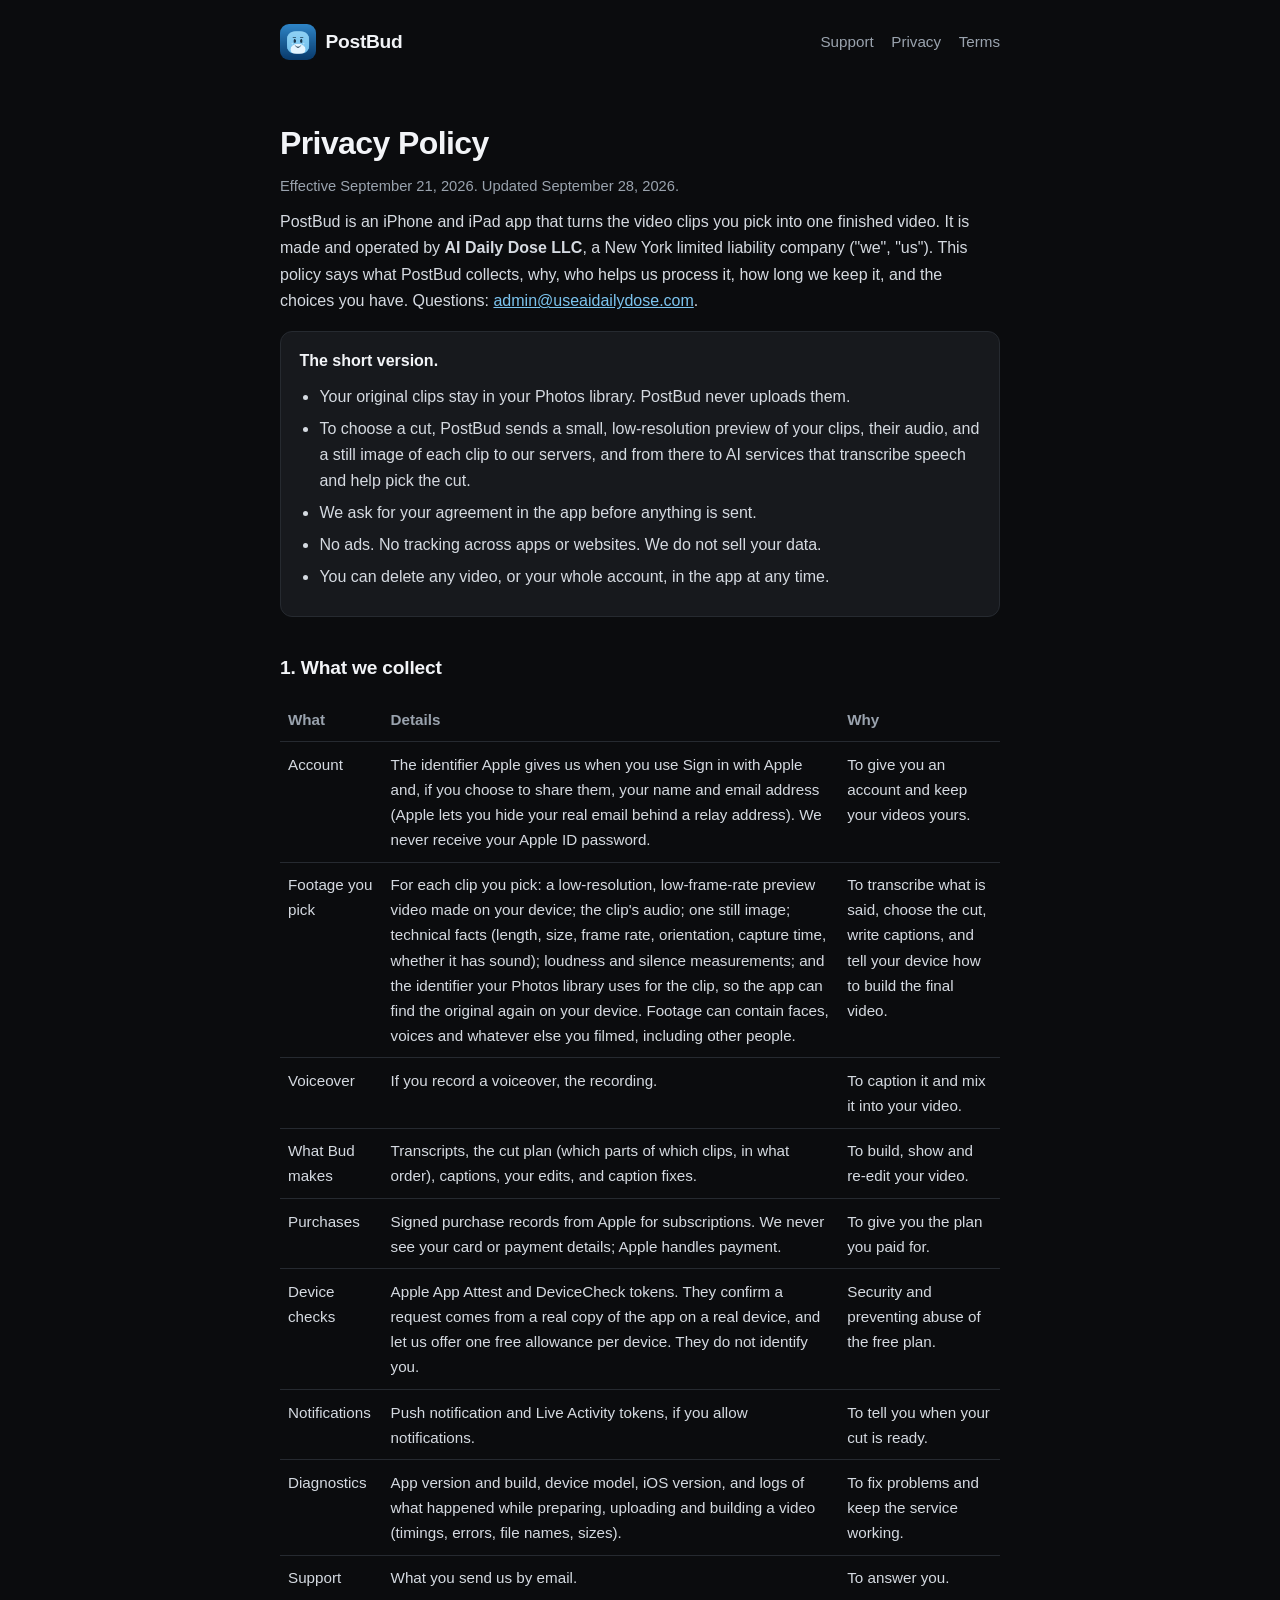
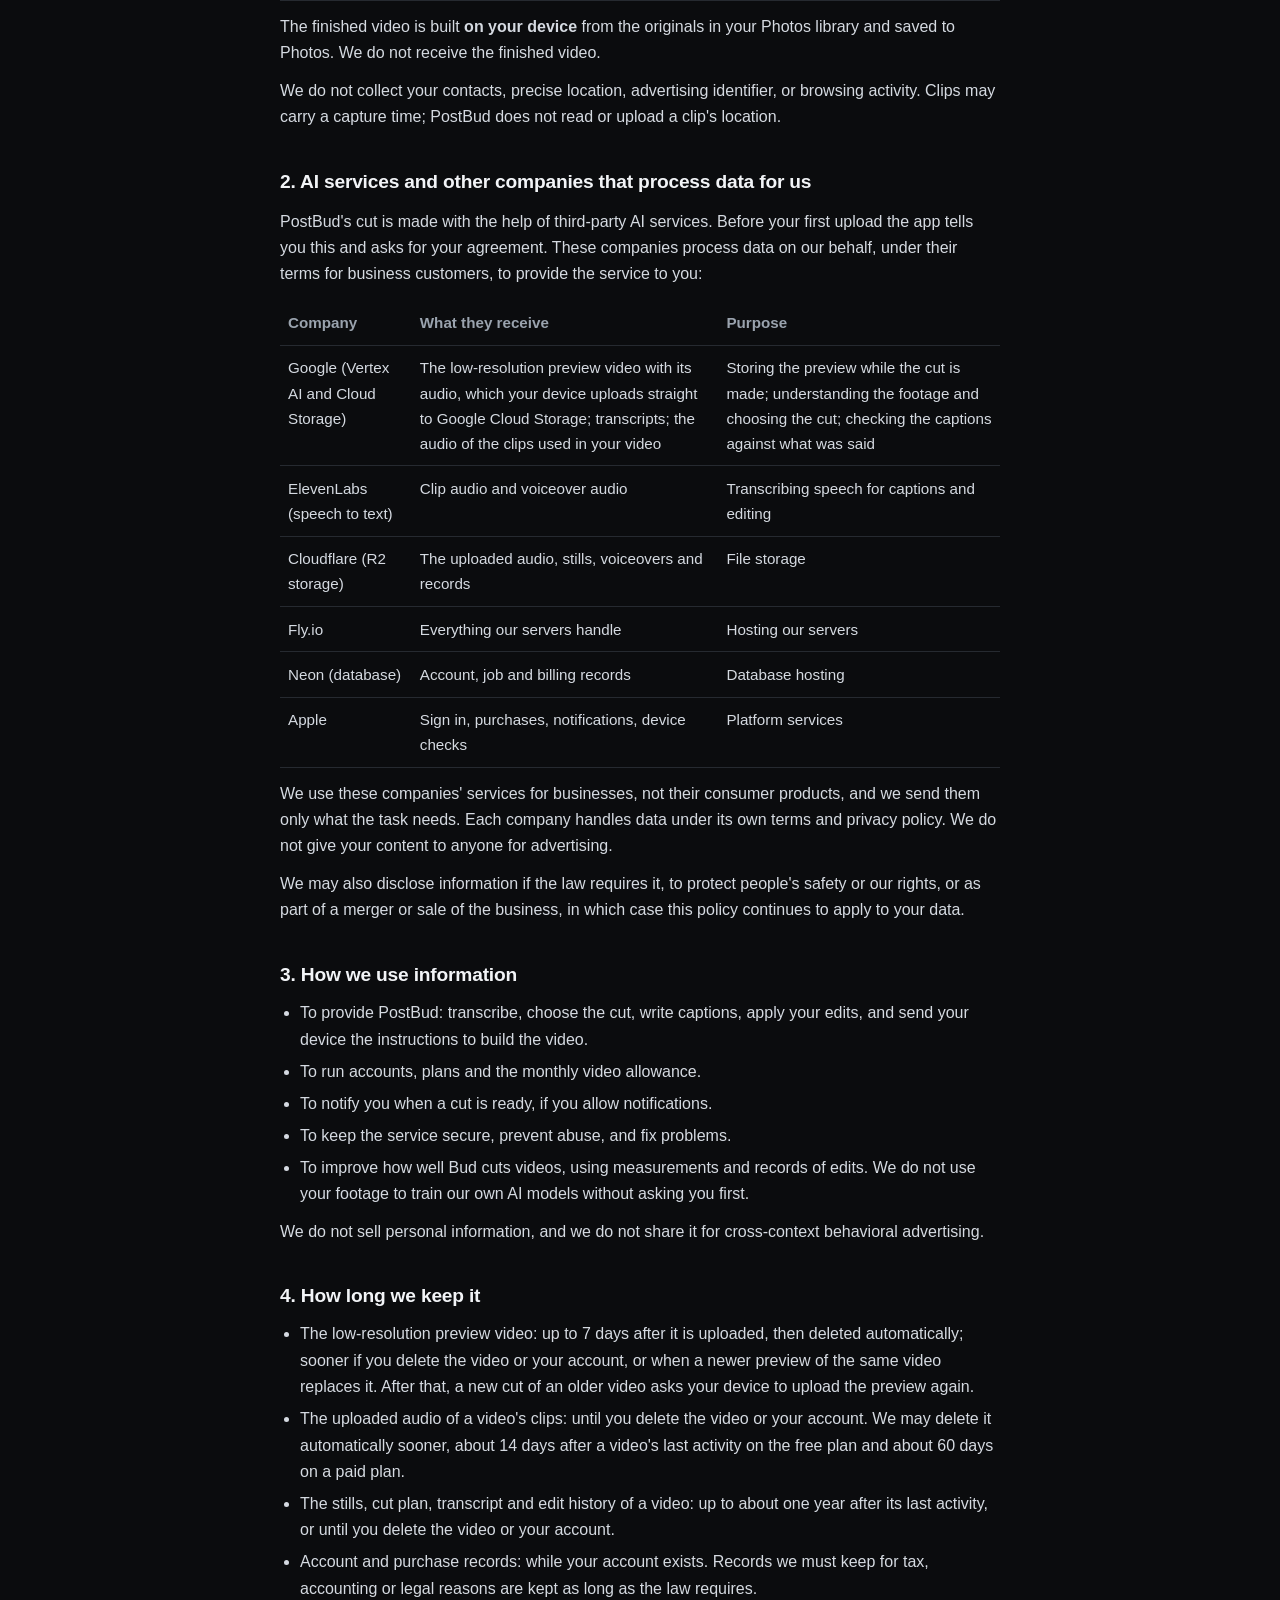
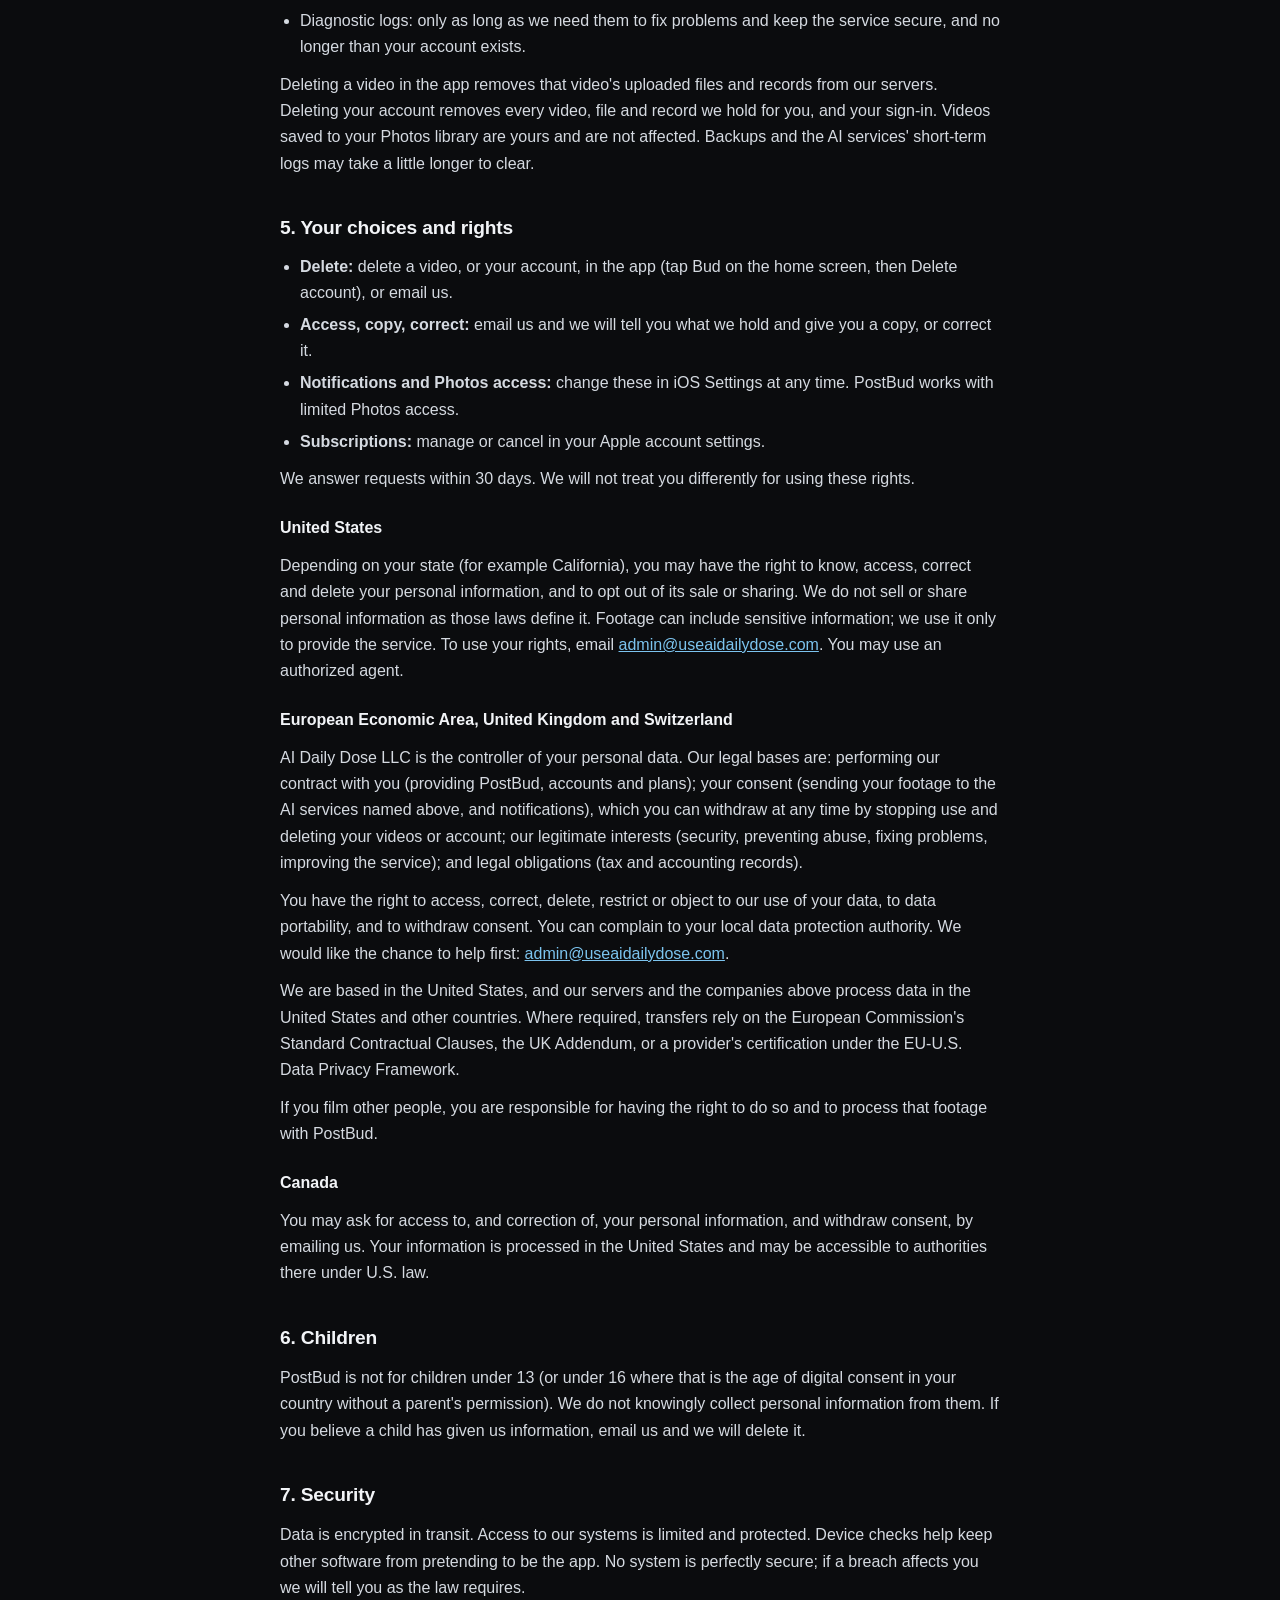
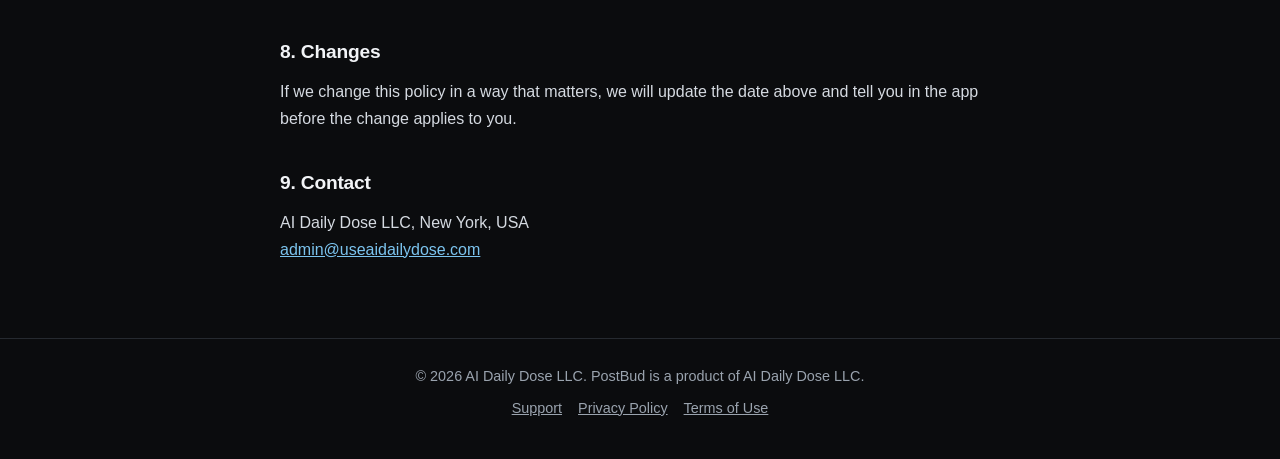
==== privacy.html @ f749e1de "Privacy: no 48-hour deletion of clips on a video whose cut was never started (the server does not do" ====
<!DOCTYPE html>
<html lang="en">
<head>
<meta charset="UTF-8">
<meta name="viewport" content="width=device-width, initial-scale=1.0">
<title>Privacy Policy | PostBud</title>
<meta name="description" content="What PostBud collects, who processes it, how long it is kept, and your choices.">
<link rel="icon" type="image/png" href="icon.png">
<link rel="stylesheet" href="style.css">
</head>
<body>
<header class="header">
  <a class="brand" href="/"><img src="icon.png" alt="">PostBud</a>
  <nav class="nav"><a href="support.html">Support</a><a href="privacy.html">Privacy</a><a href="terms.html">Terms</a></nav>
</header>
<main class="content">
<h1>Privacy Policy</h1>
<p class="updated">Effective September 21, 2026. Updated September 28, 2026.</p>
<p>PostBud is an iPhone and iPad app that turns the video clips you pick into one finished video. It is made and operated by <strong>AI Daily Dose LLC</strong>, a New York limited liability company ("we", "us"). This policy says what PostBud collects, why, who helps us process it, how long we keep it, and the choices you have. Questions: <a href="mailto:admin@useaidailydose.com">admin@useaidailydose.com</a>.</p>

<div class="card"><strong>The short version.</strong>
<ul>
<li>Your original clips stay in your Photos library. PostBud never uploads them.</li>
<li>To choose a cut, PostBud sends a small, low-resolution preview of your clips, their audio, and a still image of each clip to our servers, and from there to AI services that transcribe speech and help pick the cut.</li>
<li>We ask for your agreement in the app before anything is sent.</li>
<li>No ads. No tracking across apps or websites. We do not sell your data.</li>
<li>You can delete any video, or your whole account, in the app at any time.</li>
</ul></div>

<h2>1. What we collect</h2>
<table>
<tr><th>What</th><th>Details</th><th>Why</th></tr>
<tr><td>Account</td><td>The identifier Apple gives us when you use Sign in with Apple and, if you choose to share them, your name and email address (Apple lets you hide your real email behind a relay address). We never receive your Apple ID password.</td><td>To give you an account and keep your videos yours.</td></tr>
<tr><td>Footage you pick</td><td>For each clip you pick: a low-resolution, low-frame-rate preview video made on your device; the clip's audio; one still image; technical facts (length, size, frame rate, orientation, capture time, whether it has sound); loudness and silence measurements; and the identifier your Photos library uses for the clip, so the app can find the original again on your device. Footage can contain faces, voices and whatever else you filmed, including other people.</td><td>To transcribe what is said, choose the cut, write captions, and tell your device how to build the final video.</td></tr>
<tr><td>Voiceover</td><td>If you record a voiceover, the recording.</td><td>To caption it and mix it into your video.</td></tr>
<tr><td>What Bud makes</td><td>Transcripts, the cut plan (which parts of which clips, in what order), captions, your edits, and caption fixes.</td><td>To build, show and re-edit your video.</td></tr>
<tr><td>Purchases</td><td>Signed purchase records from Apple for subscriptions. We never see your card or payment details; Apple handles payment.</td><td>To give you the plan you paid for.</td></tr>
<tr><td>Device checks</td><td>Apple App Attest and DeviceCheck tokens. They confirm a request comes from a real copy of the app on a real device, and let us offer one free allowance per device. They do not identify you.</td><td>Security and preventing abuse of the free plan.</td></tr>
<tr><td>Notifications</td><td>Push notification and Live Activity tokens, if you allow notifications.</td><td>To tell you when your cut is ready.</td></tr>
<tr><td>Diagnostics</td><td>App version and build, device model, iOS version, and logs of what happened while preparing, uploading and building a video (timings, errors, file names, sizes).</td><td>To fix problems and keep the service working.</td></tr>
<tr><td>Support</td><td>What you send us by email.</td><td>To answer you.</td></tr>
</table>
<p>The finished video is built <strong>on your device</strong> from the originals in your Photos library and saved to Photos. We do not receive the finished video.</p>
<p>We do not collect your contacts, precise location, advertising identifier, or browsing activity. Clips may carry a capture time; PostBud does not read or upload a clip's location.</p>

<h2>2. AI services and other companies that process data for us</h2>
<p>PostBud's cut is made with the help of third-party AI services. Before your first upload the app tells you this and asks for your agreement. These companies process data on our behalf, under their terms for business customers, to provide the service to you:</p>
<table>
<tr><th>Company</th><th>What they receive</th><th>Purpose</th></tr>
<tr><td>Google (Vertex AI and Cloud Storage)</td><td>The low-resolution preview video with its audio, which your device uploads straight to Google Cloud Storage; transcripts; the audio of the clips used in your video</td><td>Storing the preview while the cut is made; understanding the footage and choosing the cut; checking the captions against what was said</td></tr>
<tr><td>ElevenLabs (speech to text)</td><td>Clip audio and voiceover audio</td><td>Transcribing speech for captions and editing</td></tr>
<tr><td>Cloudflare (R2 storage)</td><td>The uploaded audio, stills, voiceovers and records</td><td>File storage</td></tr>
<tr><td>Fly.io</td><td>Everything our servers handle</td><td>Hosting our servers</td></tr>
<tr><td>Neon (database)</td><td>Account, job and billing records</td><td>Database hosting</td></tr>
<tr><td>Apple</td><td>Sign in, purchases, notifications, device checks</td><td>Platform services</td></tr>
</table>
<p>We use these companies' services for businesses, not their consumer products, and we send them only what the task needs. Each company handles data under its own terms and privacy policy. We do not give your content to anyone for advertising.</p>
<p>We may also disclose information if the law requires it, to protect people's safety or our rights, or as part of a merger or sale of the business, in which case this policy continues to apply to your data.</p>

<h2>3. How we use information</h2>
<ul>
<li>To provide PostBud: transcribe, choose the cut, write captions, apply your edits, and send your device the instructions to build the video.</li>
<li>To run accounts, plans and the monthly video allowance.</li>
<li>To notify you when a cut is ready, if you allow notifications.</li>
<li>To keep the service secure, prevent abuse, and fix problems.</li>
<li>To improve how well Bud cuts videos, using measurements and records of edits. We do not use your footage to train our own AI models without asking you first.</li>
</ul>
<p>We do not sell personal information, and we do not share it for cross-context behavioral advertising.</p>

<h2>4. How long we keep it</h2>
<ul>
<li>The low-resolution preview video: up to 7 days after it is uploaded, then deleted automatically; sooner if you delete the video or your account, or when a newer preview of the same video replaces it. After that, a new cut of an older video asks your device to upload the preview again.</li>
<li>The uploaded audio of a video's clips: until you delete the video or your account. We may delete it automatically sooner, about 14 days after a video's last activity on the free plan and about 60 days on a paid plan.</li>
<li>The stills, cut plan, transcript and edit history of a video: up to about one year after its last activity, or until you delete the video or your account.</li>
<li>Account and purchase records: while your account exists. Records we must keep for tax, accounting or legal reasons are kept as long as the law requires.</li>
<li>Diagnostic logs: only as long as we need them to fix problems and keep the service secure, and no longer than your account exists.</li>
</ul>
<p>Deleting a video in the app removes that video's uploaded files and records from our servers. Deleting your account removes every video, file and record we hold for you, and your sign-in. Videos saved to your Photos library are yours and are not affected. Backups and the AI services' short-term logs may take a little longer to clear.</p>

<h2>5. Your choices and rights</h2>
<ul>
<li><strong>Delete:</strong> delete a video, or your account, in the app (tap Bud on the home screen, then Delete account), or email us.</li>
<li><strong>Access, copy, correct:</strong> email us and we will tell you what we hold and give you a copy, or correct it.</li>
<li><strong>Notifications and Photos access:</strong> change these in iOS Settings at any time. PostBud works with limited Photos access.</li>
<li><strong>Subscriptions:</strong> manage or cancel in your Apple account settings.</li>
</ul>
<p>We answer requests within 30 days. We will not treat you differently for using these rights.</p>

<h3>United States</h3>
<p>Depending on your state (for example California), you may have the right to know, access, correct and delete your personal information, and to opt out of its sale or sharing. We do not sell or share personal information as those laws define it. Footage can include sensitive information; we use it only to provide the service. To use your rights, email <a href="mailto:admin@useaidailydose.com">admin@useaidailydose.com</a>. You may use an authorized agent.</p>

<h3>European Economic Area, United Kingdom and Switzerland</h3>
<p>AI Daily Dose LLC is the controller of your personal data. Our legal bases are: performing our contract with you (providing PostBud, accounts and plans); your consent (sending your footage to the AI services named above, and notifications), which you can withdraw at any time by stopping use and deleting your videos or account; our legitimate interests (security, preventing abuse, fixing problems, improving the service); and legal obligations (tax and accounting records).</p>
<p>You have the right to access, correct, delete, restrict or object to our use of your data, to data portability, and to withdraw consent. You can complain to your local data protection authority. We would like the chance to help first: <a href="mailto:admin@useaidailydose.com">admin@useaidailydose.com</a>.</p>
<p>We are based in the United States, and our servers and the companies above process data in the United States and other countries. Where required, transfers rely on the European Commission's Standard Contractual Clauses, the UK Addendum, or a provider's certification under the EU-U.S. Data Privacy Framework.</p>
<p>If you film other people, you are responsible for having the right to do so and to process that footage with PostBud.</p>

<h3>Canada</h3>
<p>You may ask for access to, and correction of, your personal information, and withdraw consent, by emailing us. Your information is processed in the United States and may be accessible to authorities there under U.S. law.</p>

<h2>6. Children</h2>
<p>PostBud is not for children under 13 (or under 16 where that is the age of digital consent in your country without a parent's permission). We do not knowingly collect personal information from them. If you believe a child has given us information, email us and we will delete it.</p>

<h2>7. Security</h2>
<p>Data is encrypted in transit. Access to our systems is limited and protected. Device checks help keep other software from pretending to be the app. No system is perfectly secure; if a breach affects you we will tell you as the law requires.</p>

<h2>8. Changes</h2>
<p>If we change this policy in a way that matters, we will update the date above and tell you in the app before the change applies to you.</p>

<h2>9. Contact</h2>
<p>AI Daily Dose LLC, New York, USA<br><a href="mailto:admin@useaidailydose.com">admin@useaidailydose.com</a></p>
</main>
<footer class="footer">
  <div>&copy; 2026 AI Daily Dose LLC. PostBud is a product of AI Daily Dose LLC.</div>
  <div style="margin-top:.5rem"><a href="support.html">Support</a><a href="privacy.html">Privacy Policy</a><a href="terms.html">Terms of Use</a></div>
</footer>
</body>
</html>
---- style.css ----
:root { --bg: #0B0C0E; --surface: #17191D; --ink: #F2F4F7; --muted: #9AA3AE; --accent: #7CC4EF; --line: #262A30; }
*, *::before, *::after { margin: 0; padding: 0; box-sizing: border-box; }
body { font-family: -apple-system, BlinkMacSystemFont, "SF Pro Text", "Segoe UI", Roboto, sans-serif; background: var(--bg); color: var(--ink); line-height: 1.65; -webkit-font-smoothing: antialiased; }
a { color: var(--accent); }
.header { display: flex; align-items: center; justify-content: space-between; max-width: 760px; margin: 0 auto; padding: 1.5rem 1.25rem; }
.brand { display: flex; align-items: center; gap: .6rem; text-decoration: none; color: var(--ink); font-weight: 700; font-size: 1.2rem; letter-spacing: -.3px; }
.brand img { width: 36px; height: 36px; border-radius: 9px; }
.nav a { color: var(--muted); text-decoration: none; margin-left: 1.1rem; font-size: .95rem; }
.nav a:hover { color: var(--ink); }
.content { max-width: 760px; margin: 0 auto; padding: 1rem 1.25rem 4rem; }
h1 { font-size: 2rem; letter-spacing: -.6px; line-height: 1.2; margin: 1.5rem 0 .4rem; }
h2 { font-size: 1.2rem; margin: 2.2rem 0 .6rem; letter-spacing: -.2px; }
h3 { font-size: 1rem; margin: 1.4rem 0 .4rem; }
p, li { color: #D5DAE1; }
p { margin: .7rem 0; }
ul { margin: .6rem 0 .6rem 1.25rem; }
li { margin: .35rem 0; }
.updated { color: var(--muted); font-size: .92rem; }
.card { background: var(--surface); border: 1px solid var(--line); border-radius: 12px; padding: 1rem 1.15rem; margin: 1rem 0; }
table { width: 100%; border-collapse: collapse; margin: .8rem 0; font-size: .95rem; }
th, td { text-align: left; vertical-align: top; padding: .6rem .5rem; border-bottom: 1px solid var(--line); color: #D5DAE1; }
th { color: var(--muted); font-weight: 600; }
.hero { text-align: center; padding: 3.5rem 0 1rem; }
.hero img { width: 112px; height: 112px; border-radius: 26px; }
.hero h1 { font-size: 2.4rem; margin-top: 1.4rem; }
.hero p { color: var(--muted); font-size: 1.1rem; max-width: 34rem; margin: .8rem auto; }
.pill { display: inline-block; margin-top: 1.2rem; padding: .7rem 1.4rem; border-radius: 999px; background: var(--accent); color: #0B0C0E; font-weight: 700; text-decoration: none; }
.three { display: grid; grid-template-columns: repeat(auto-fit, minmax(200px, 1fr)); gap: .9rem; margin-top: 2.5rem; }
.footer { border-top: 1px solid var(--line); color: var(--muted); font-size: .9rem; text-align: center; padding: 1.6rem 1.25rem 2.4rem; }
.footer a { color: var(--muted); margin: 0 .5rem; }
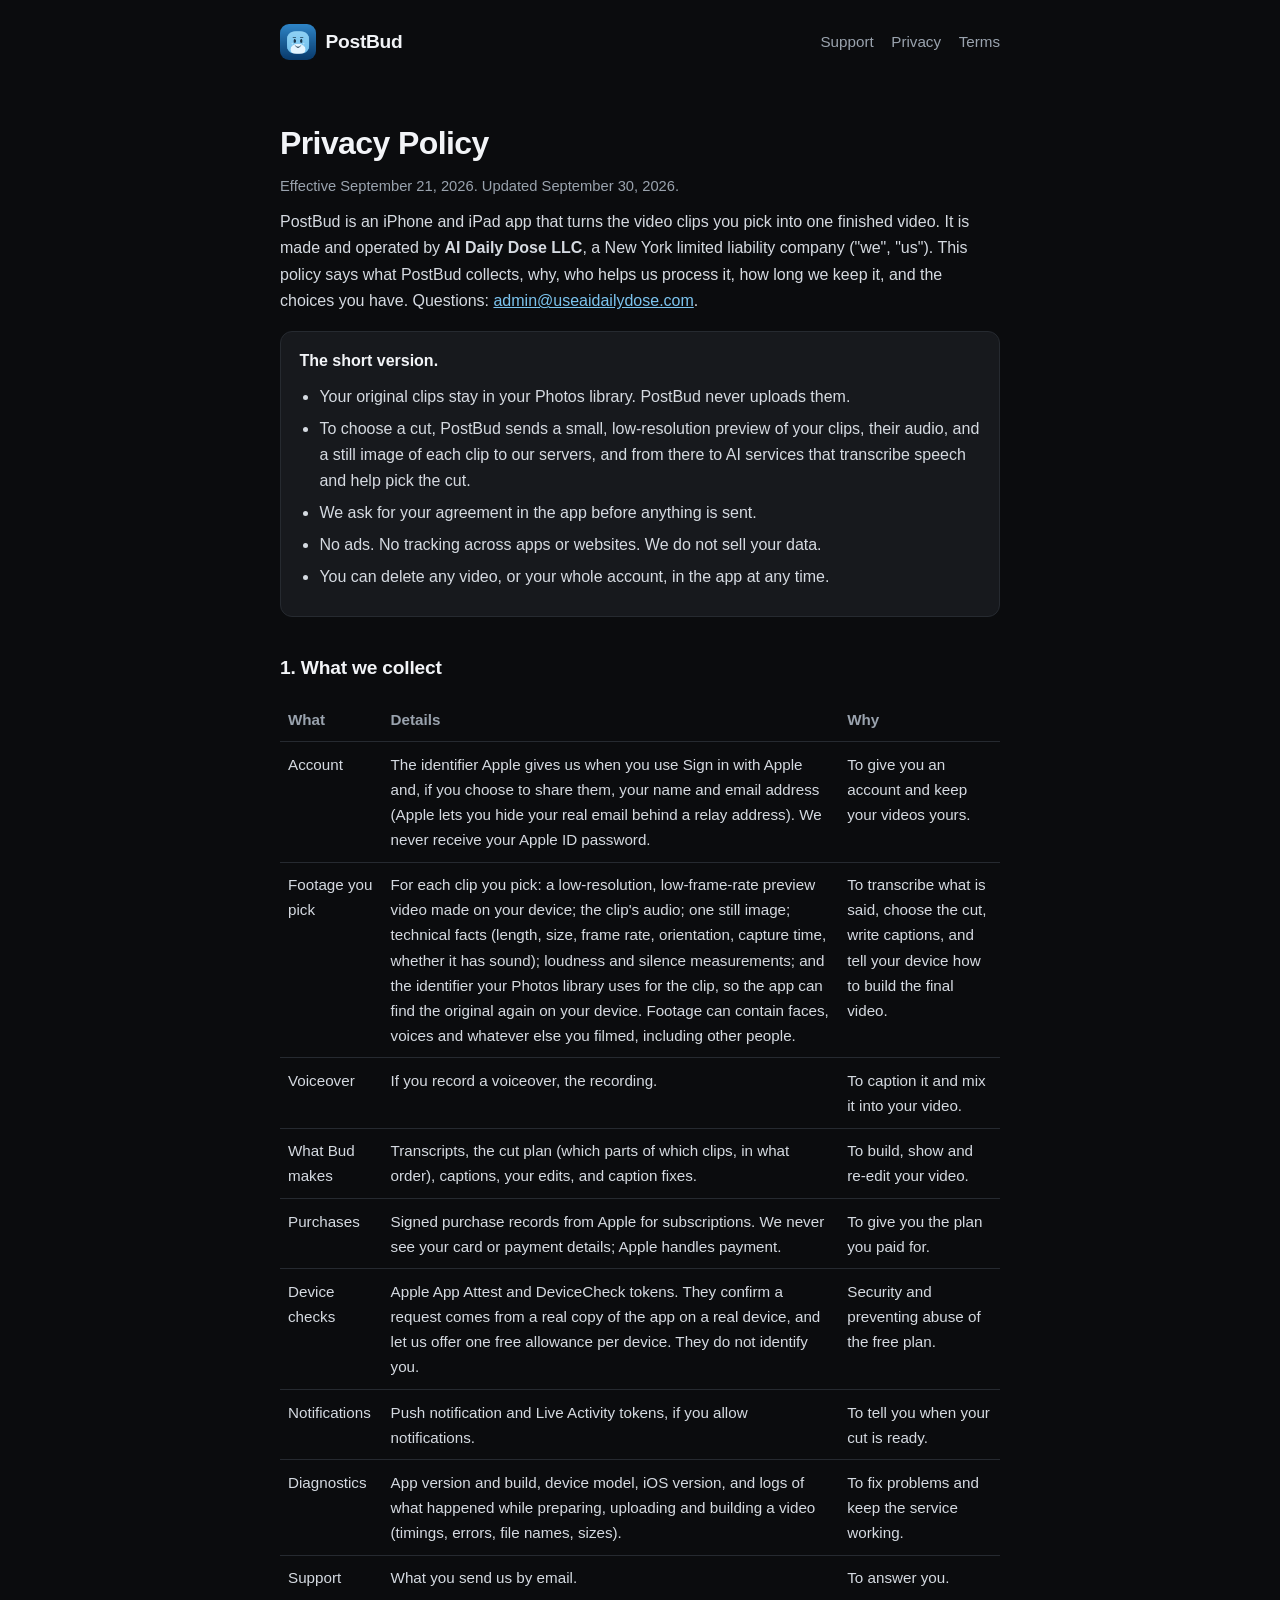
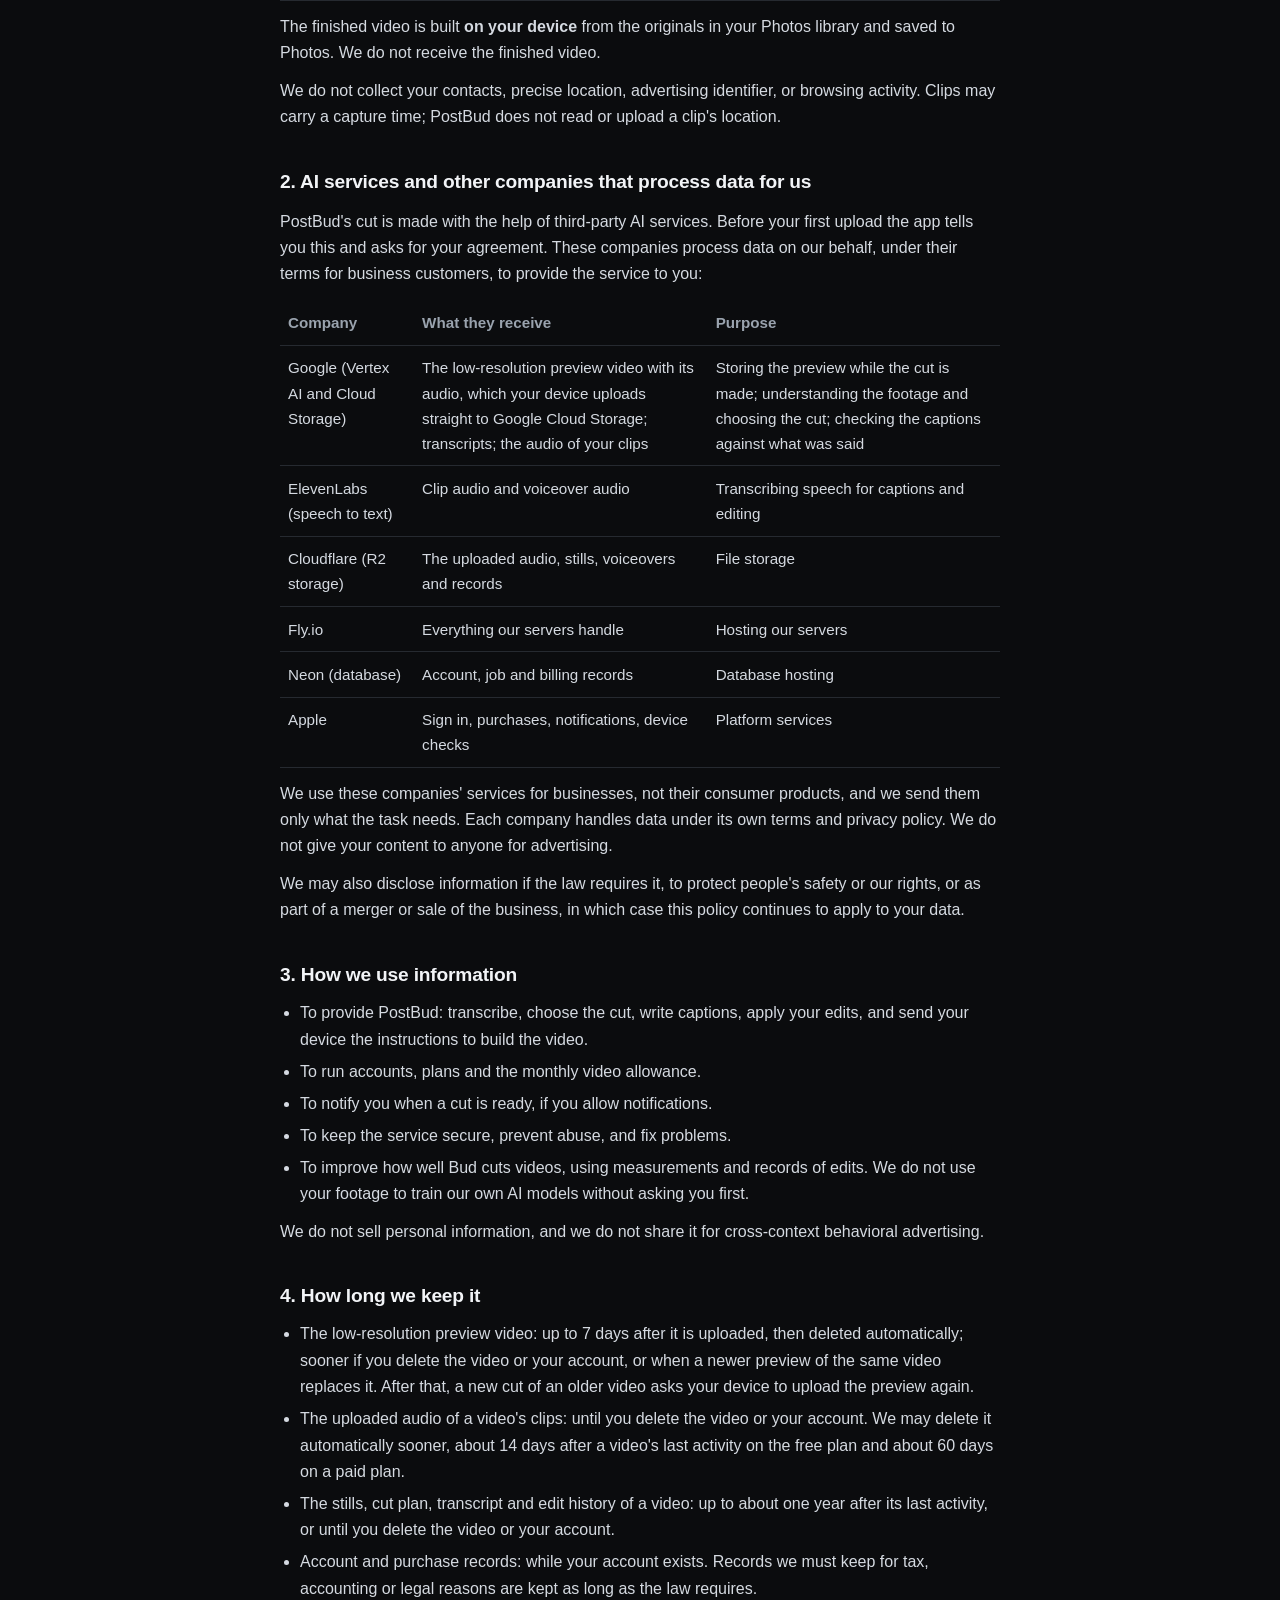
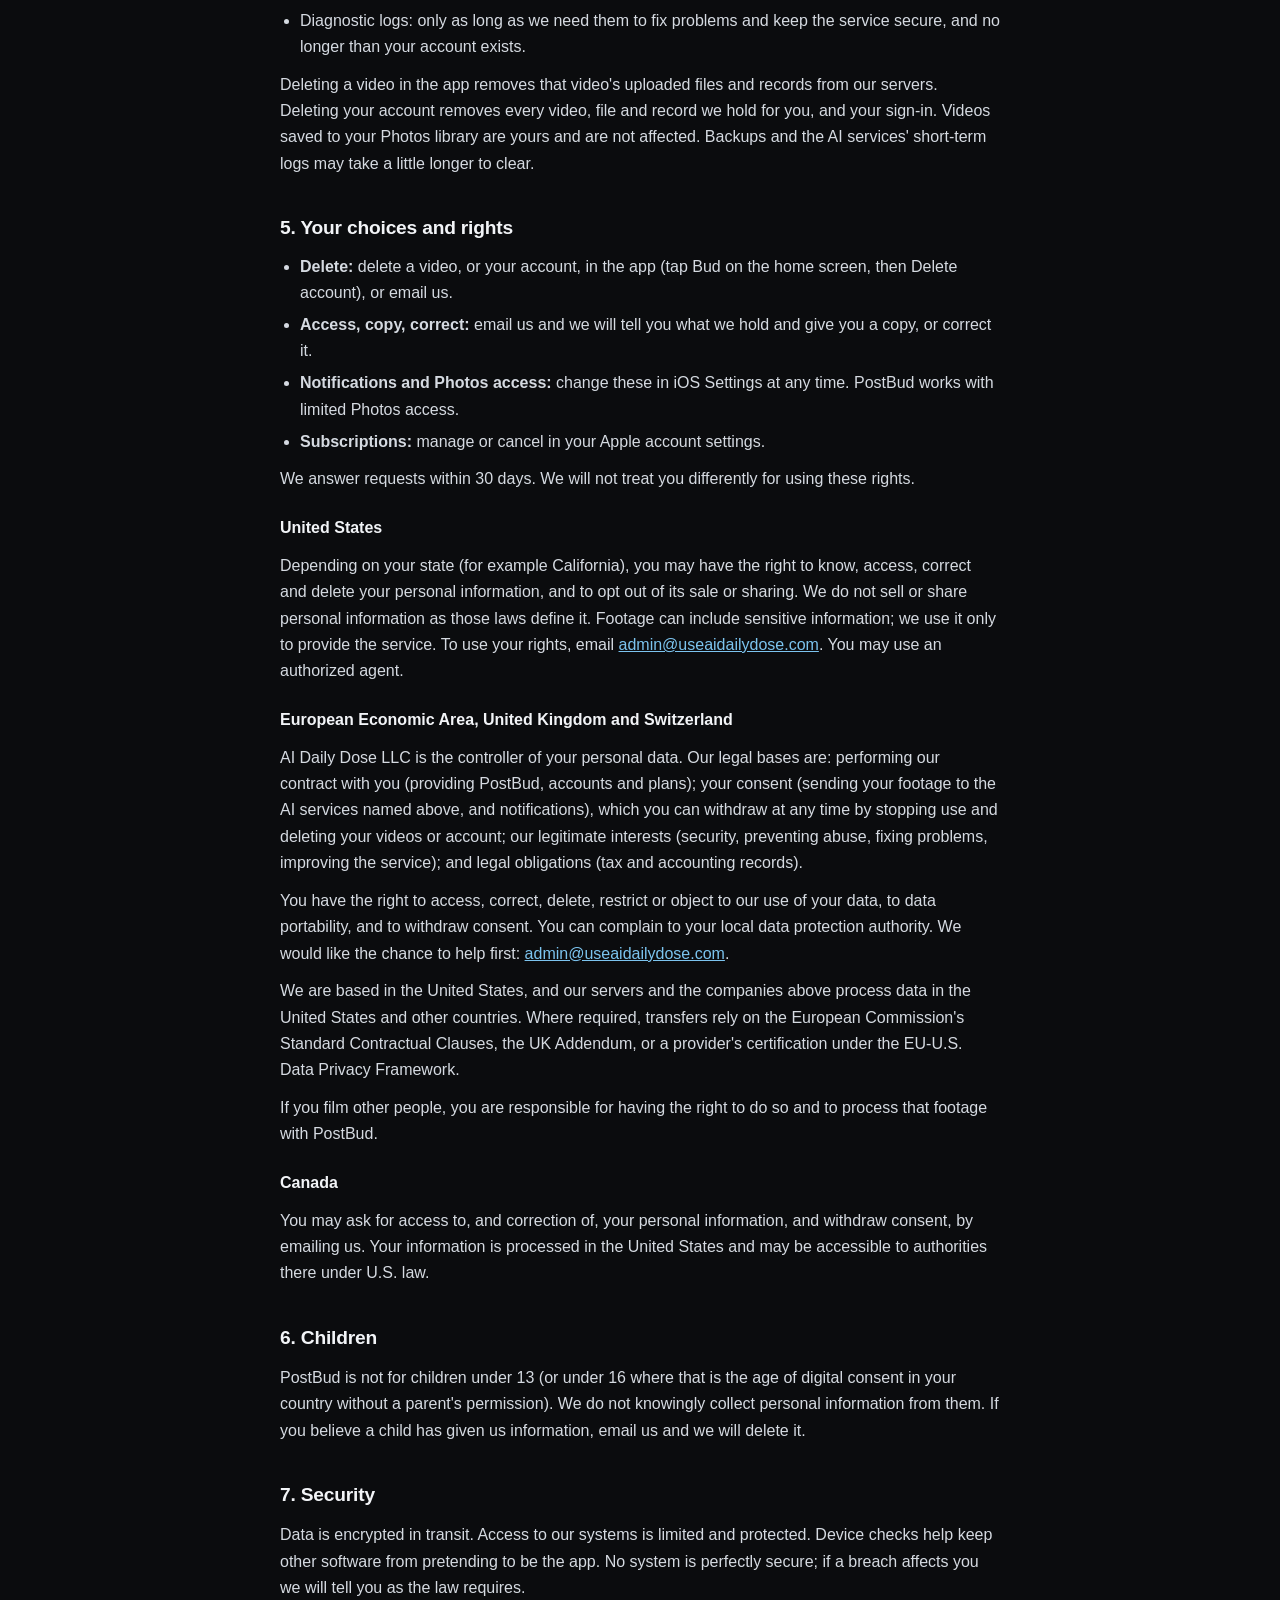
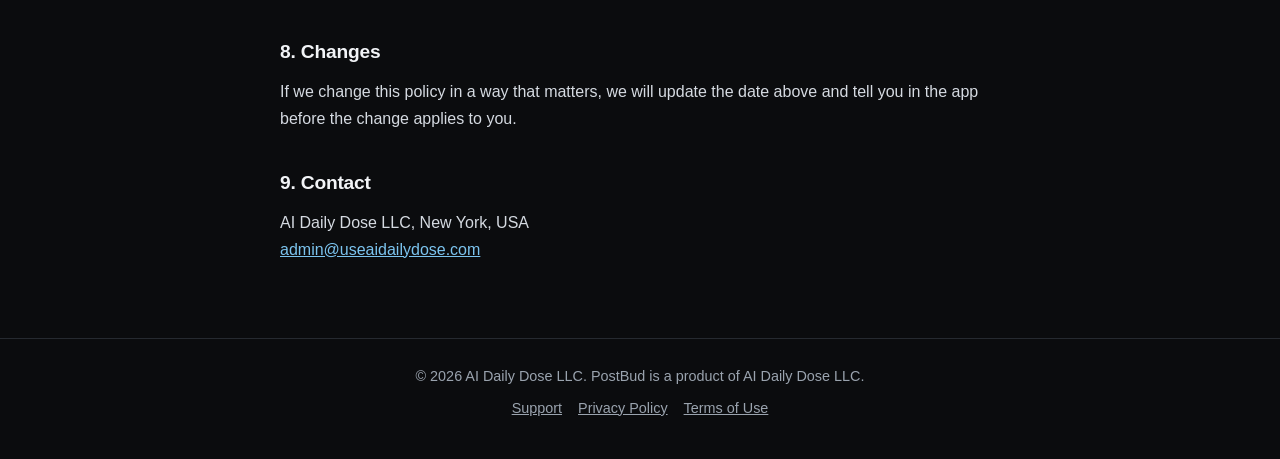
==== commit 10075755: "Privacy: Google gets the audio of your clips (the caption check listens to every clip with words bef" ====
--- a/privacy.html
+++ b/privacy.html
@@ -15,7 +15,7 @@
 </header>
 <main class="content">
 <h1>Privacy Policy</h1>
-<p class="updated">Effective September 21, 2026. Updated September 28, 2026.</p>
+<p class="updated">Effective September 21, 2026. Updated September 30, 2026.</p>
 <p>PostBud is an iPhone and iPad app that turns the video clips you pick into one finished video. It is made and operated by <strong>AI Daily Dose LLC</strong>, a New York limited liability company ("we", "us"). This policy says what PostBud collects, why, who helps us process it, how long we keep it, and the choices you have. Questions: <a href="mailto:admin@useaidailydose.com">admin@useaidailydose.com</a>.</p>
 
 <div class="card"><strong>The short version.</strong>
@@ -47,7 +47,7 @@
 <p>PostBud's cut is made with the help of third-party AI services. Before your first upload the app tells you this and asks for your agreement. These companies process data on our behalf, under their terms for business customers, to provide the service to you:</p>
 <table>
 <tr><th>Company</th><th>What they receive</th><th>Purpose</th></tr>
-<tr><td>Google (Vertex AI and Cloud Storage)</td><td>The low-resolution preview video with its audio, which your device uploads straight to Google Cloud Storage; transcripts; the audio of the clips used in your video</td><td>Storing the preview while the cut is made; understanding the footage and choosing the cut; checking the captions against what was said</td></tr>
+<tr><td>Google (Vertex AI and Cloud Storage)</td><td>The low-resolution preview video with its audio, which your device uploads straight to Google Cloud Storage; transcripts; the audio of your clips</td><td>Storing the preview while the cut is made; understanding the footage and choosing the cut; checking the captions against what was said</td></tr>
 <tr><td>ElevenLabs (speech to text)</td><td>Clip audio and voiceover audio</td><td>Transcribing speech for captions and editing</td></tr>
 <tr><td>Cloudflare (R2 storage)</td><td>The uploaded audio, stills, voiceovers and records</td><td>File storage</td></tr>
 <tr><td>Fly.io</td><td>Everything our servers handle</td><td>Hosting our servers</td></tr>
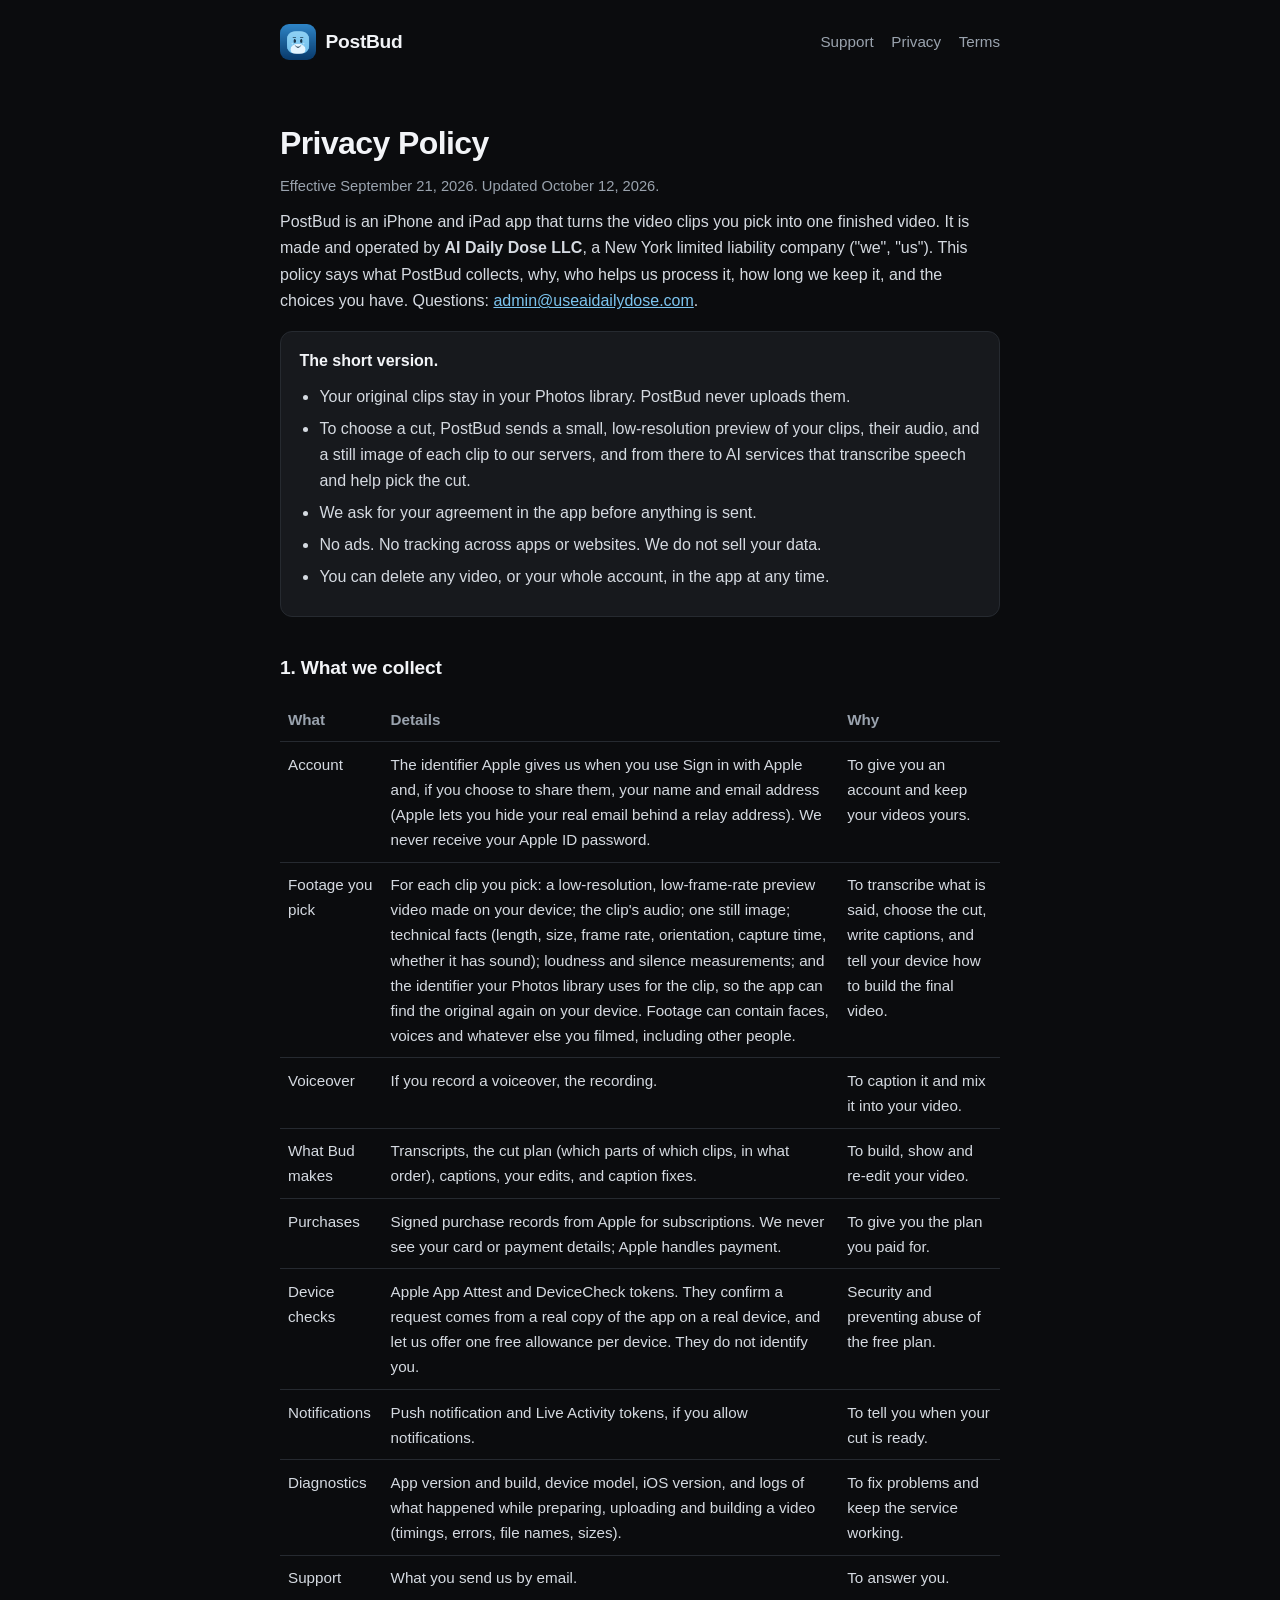
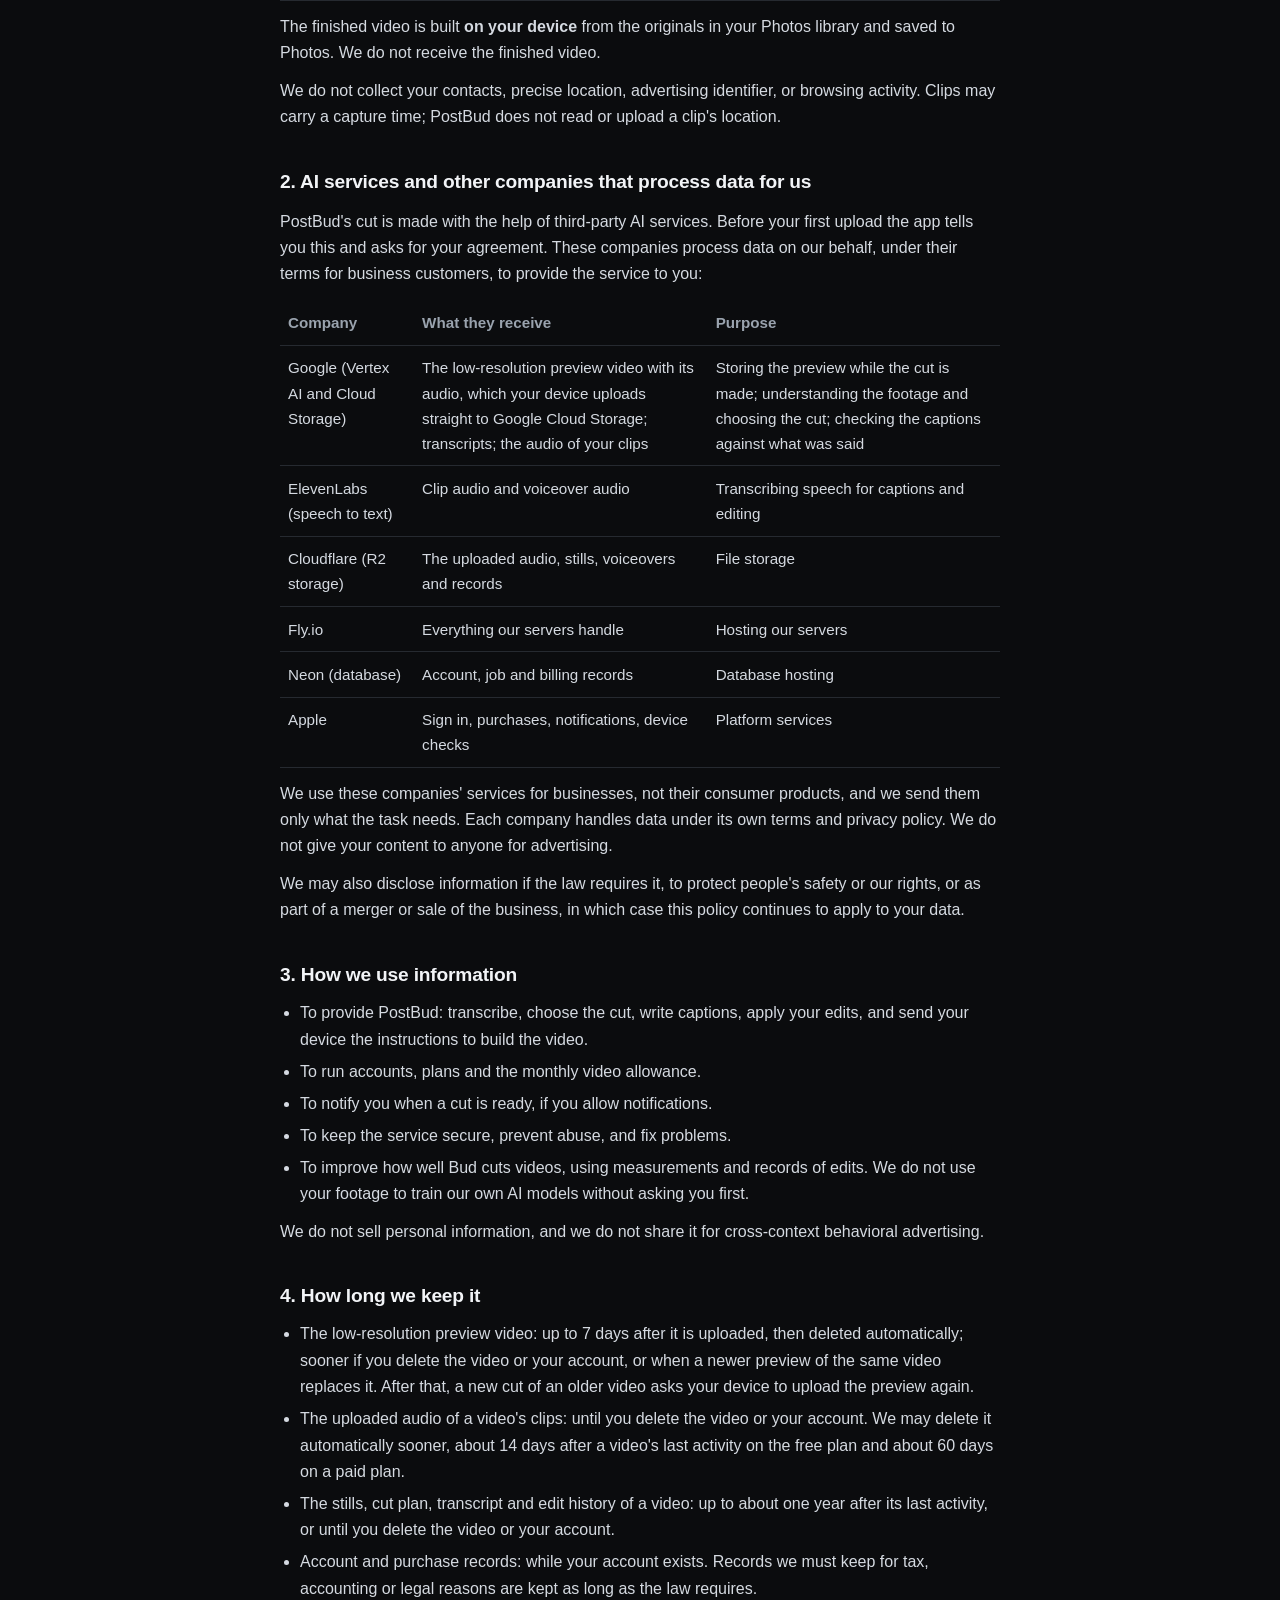
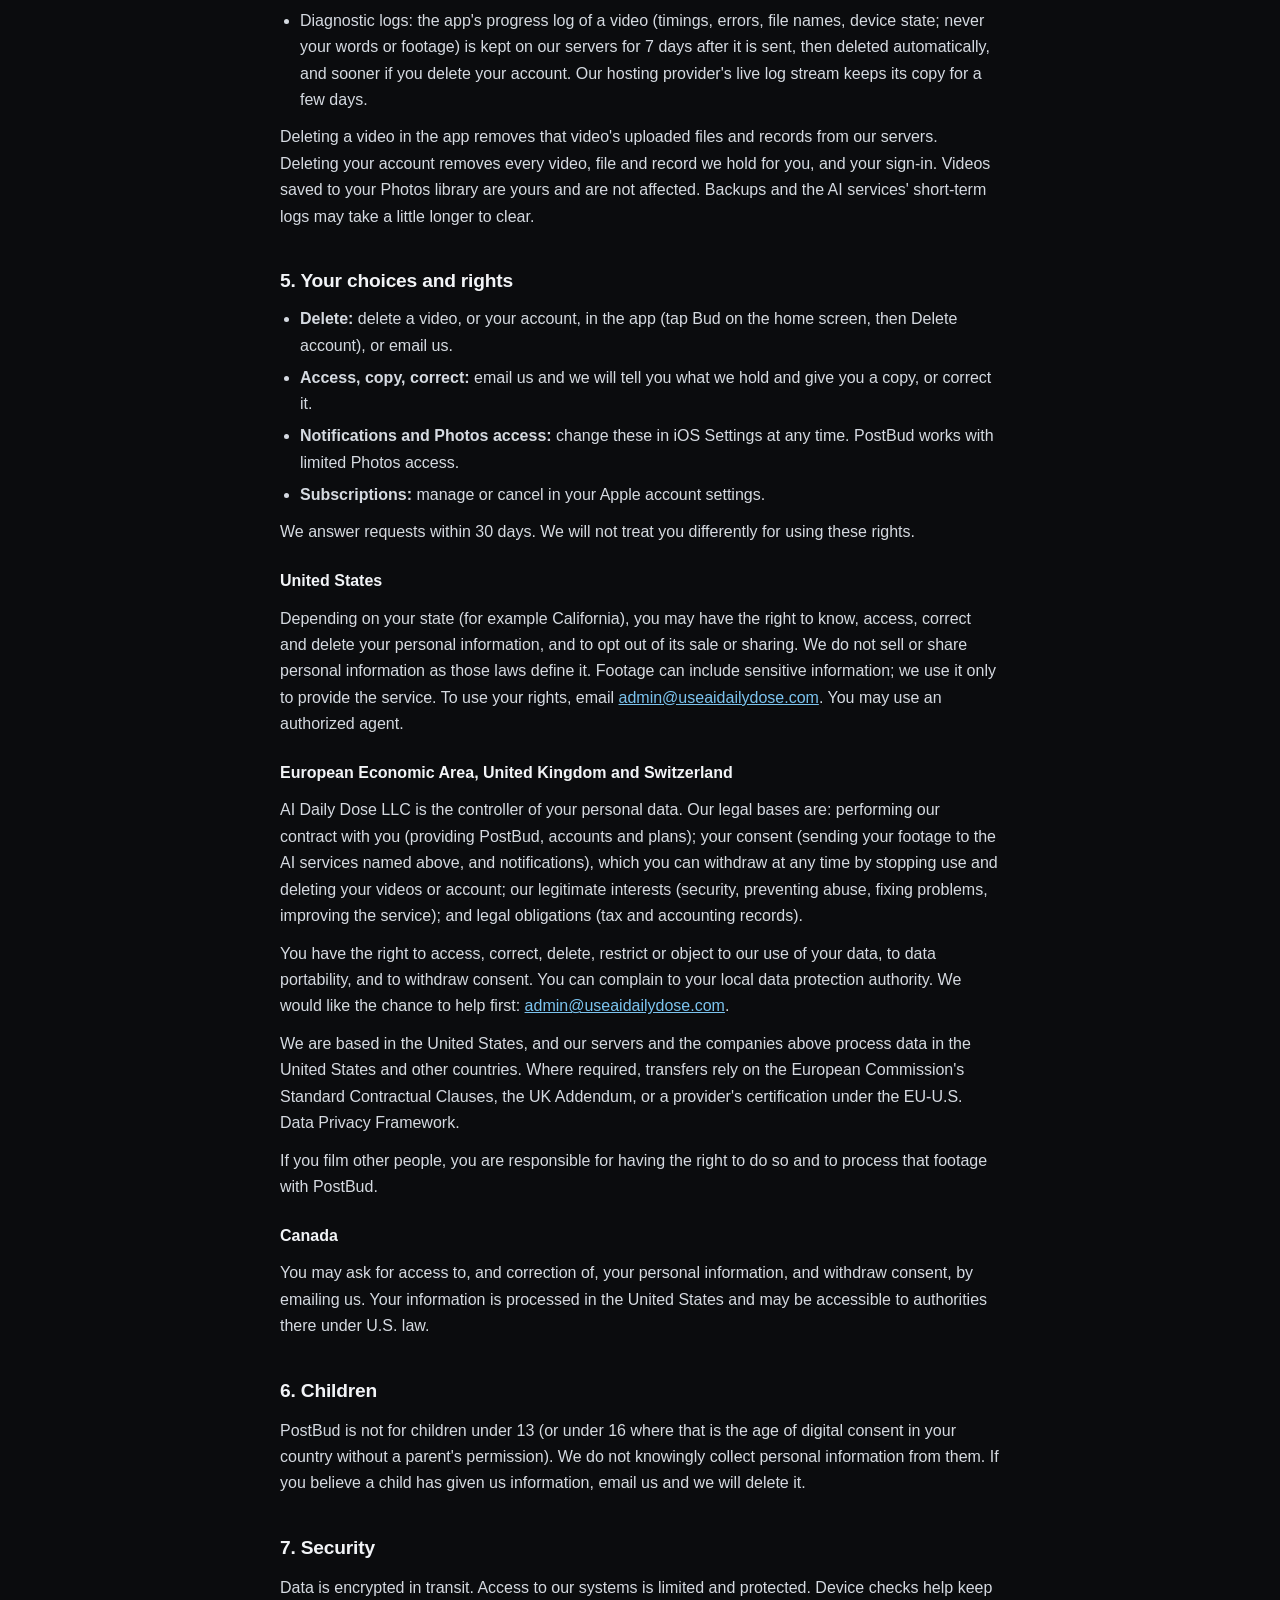
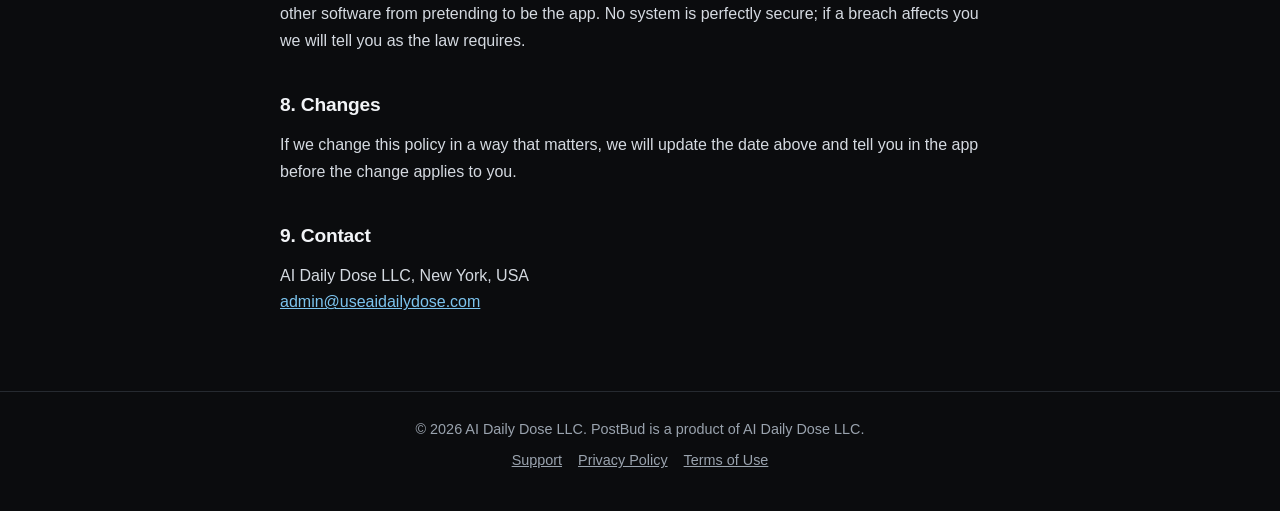
==== commit bf8d5d1e: "Privacy: the app's progress log is kept 7 days on our servers (client_logs, 2026-10-12). Co-Authored" ====
--- a/privacy.html
+++ b/privacy.html
@@ -15,7 +15,7 @@
 </header>
 <main class="content">
 <h1>Privacy Policy</h1>
-<p class="updated">Effective September 21, 2026. Updated September 30, 2026.</p>
+<p class="updated">Effective September 21, 2026. Updated October 12, 2026.</p>
 <p>PostBud is an iPhone and iPad app that turns the video clips you pick into one finished video. It is made and operated by <strong>AI Daily Dose LLC</strong>, a New York limited liability company ("we", "us"). This policy says what PostBud collects, why, who helps us process it, how long we keep it, and the choices you have. Questions: <a href="mailto:admin@useaidailydose.com">admin@useaidailydose.com</a>.</p>
 
 <div class="card"><strong>The short version.</strong>
@@ -73,7 +73,7 @@
 <li>The uploaded audio of a video's clips: until you delete the video or your account. We may delete it automatically sooner, about 14 days after a video's last activity on the free plan and about 60 days on a paid plan.</li>
 <li>The stills, cut plan, transcript and edit history of a video: up to about one year after its last activity, or until you delete the video or your account.</li>
 <li>Account and purchase records: while your account exists. Records we must keep for tax, accounting or legal reasons are kept as long as the law requires.</li>
-<li>Diagnostic logs: only as long as we need them to fix problems and keep the service secure, and no longer than your account exists.</li>
+<li>Diagnostic logs: the app's progress log of a video (timings, errors, file names, device state; never your words or footage) is kept on our servers for 7 days after it is sent, then deleted automatically, and sooner if you delete your account. Our hosting provider's live log stream keeps its copy for a few days.</li>
 </ul>
 <p>Deleting a video in the app removes that video's uploaded files and records from our servers. Deleting your account removes every video, file and record we hold for you, and your sign-in. Videos saved to your Photos library are yours and are not affected. Backups and the AI services' short-term logs may take a little longer to clear.</p>
 
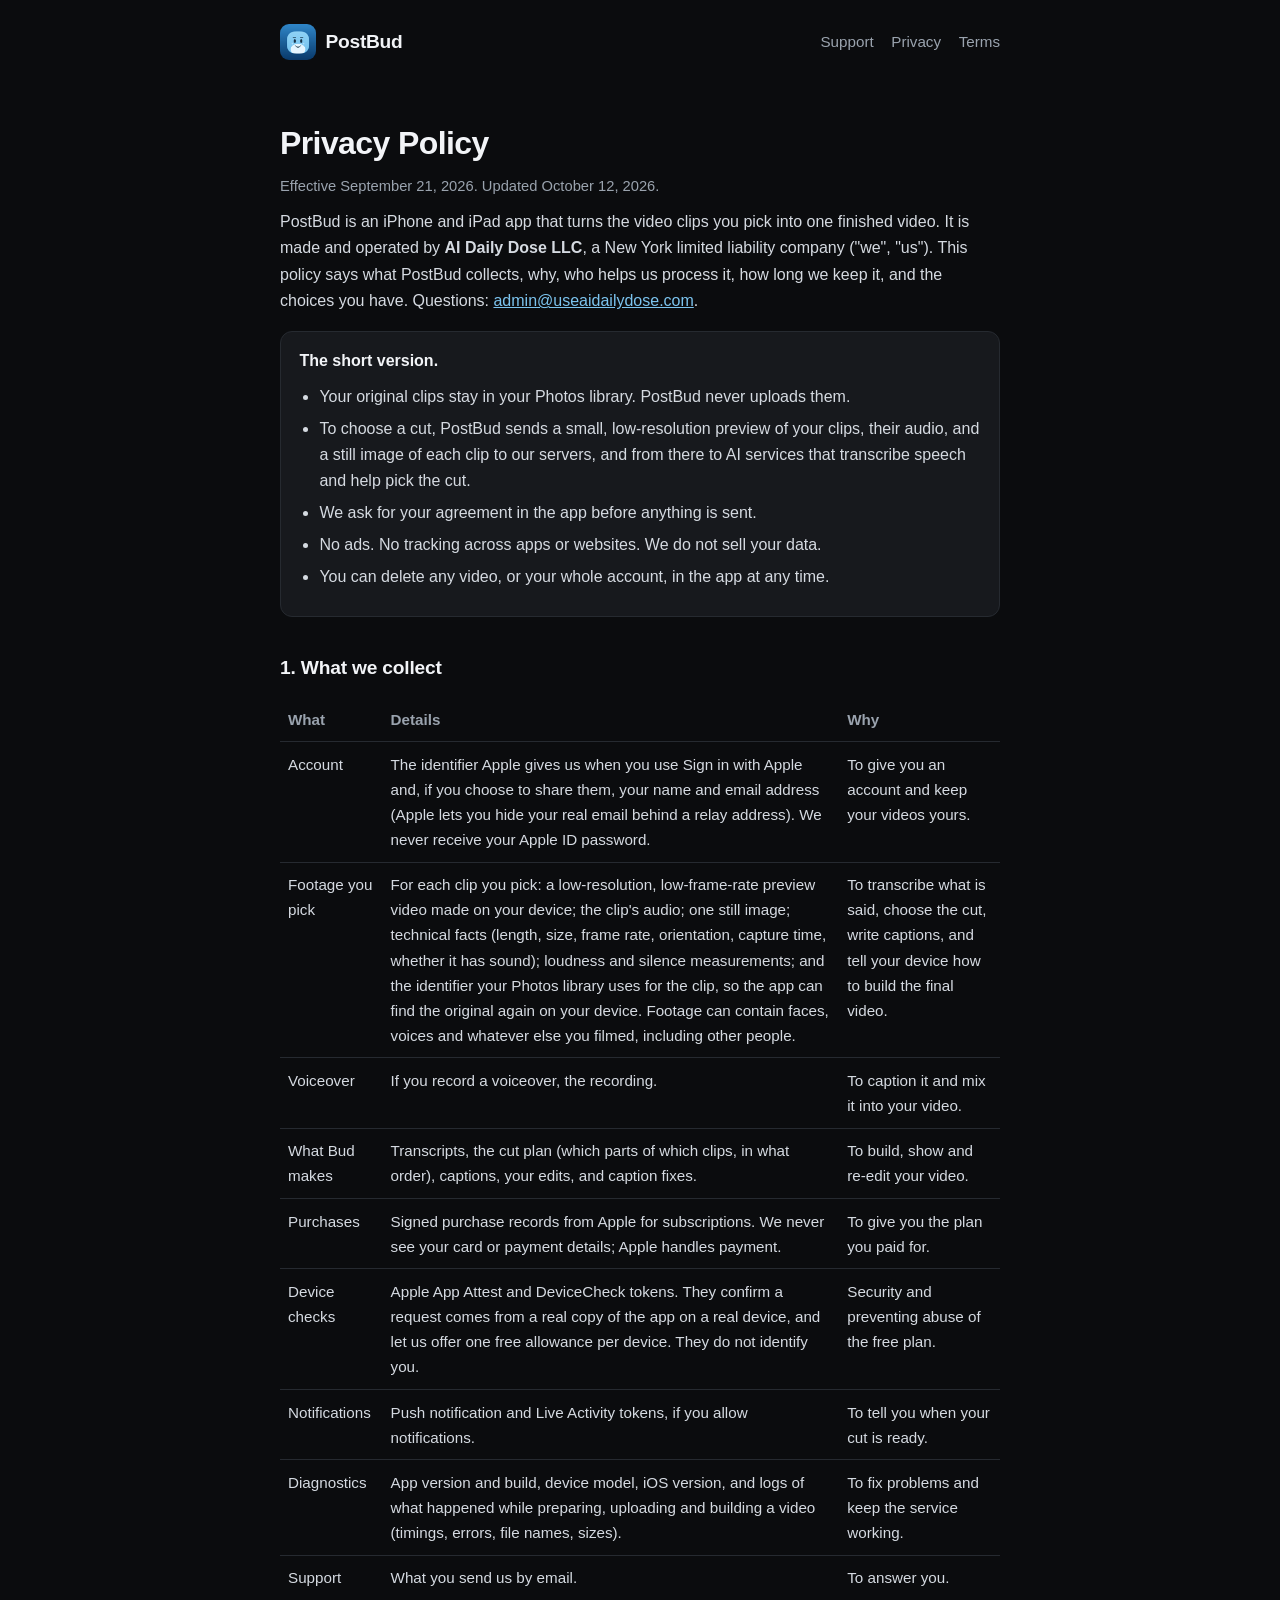
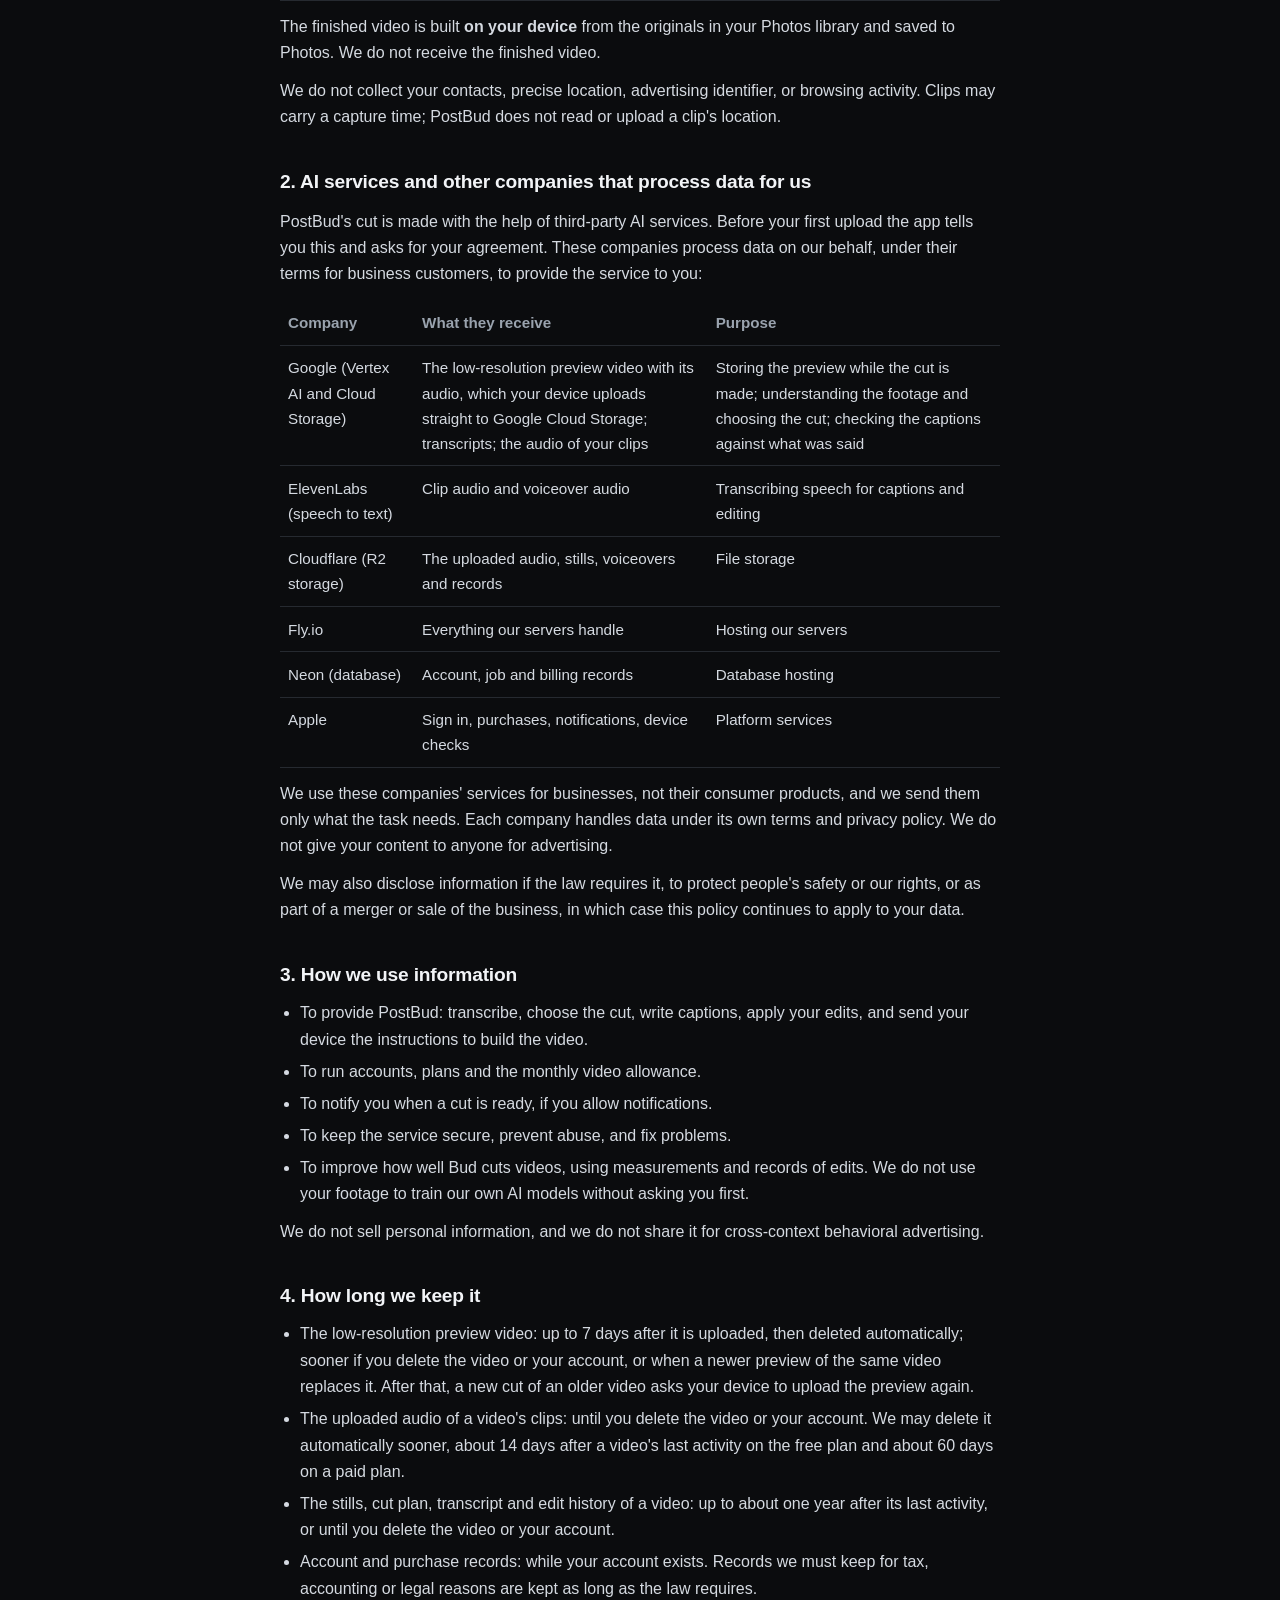
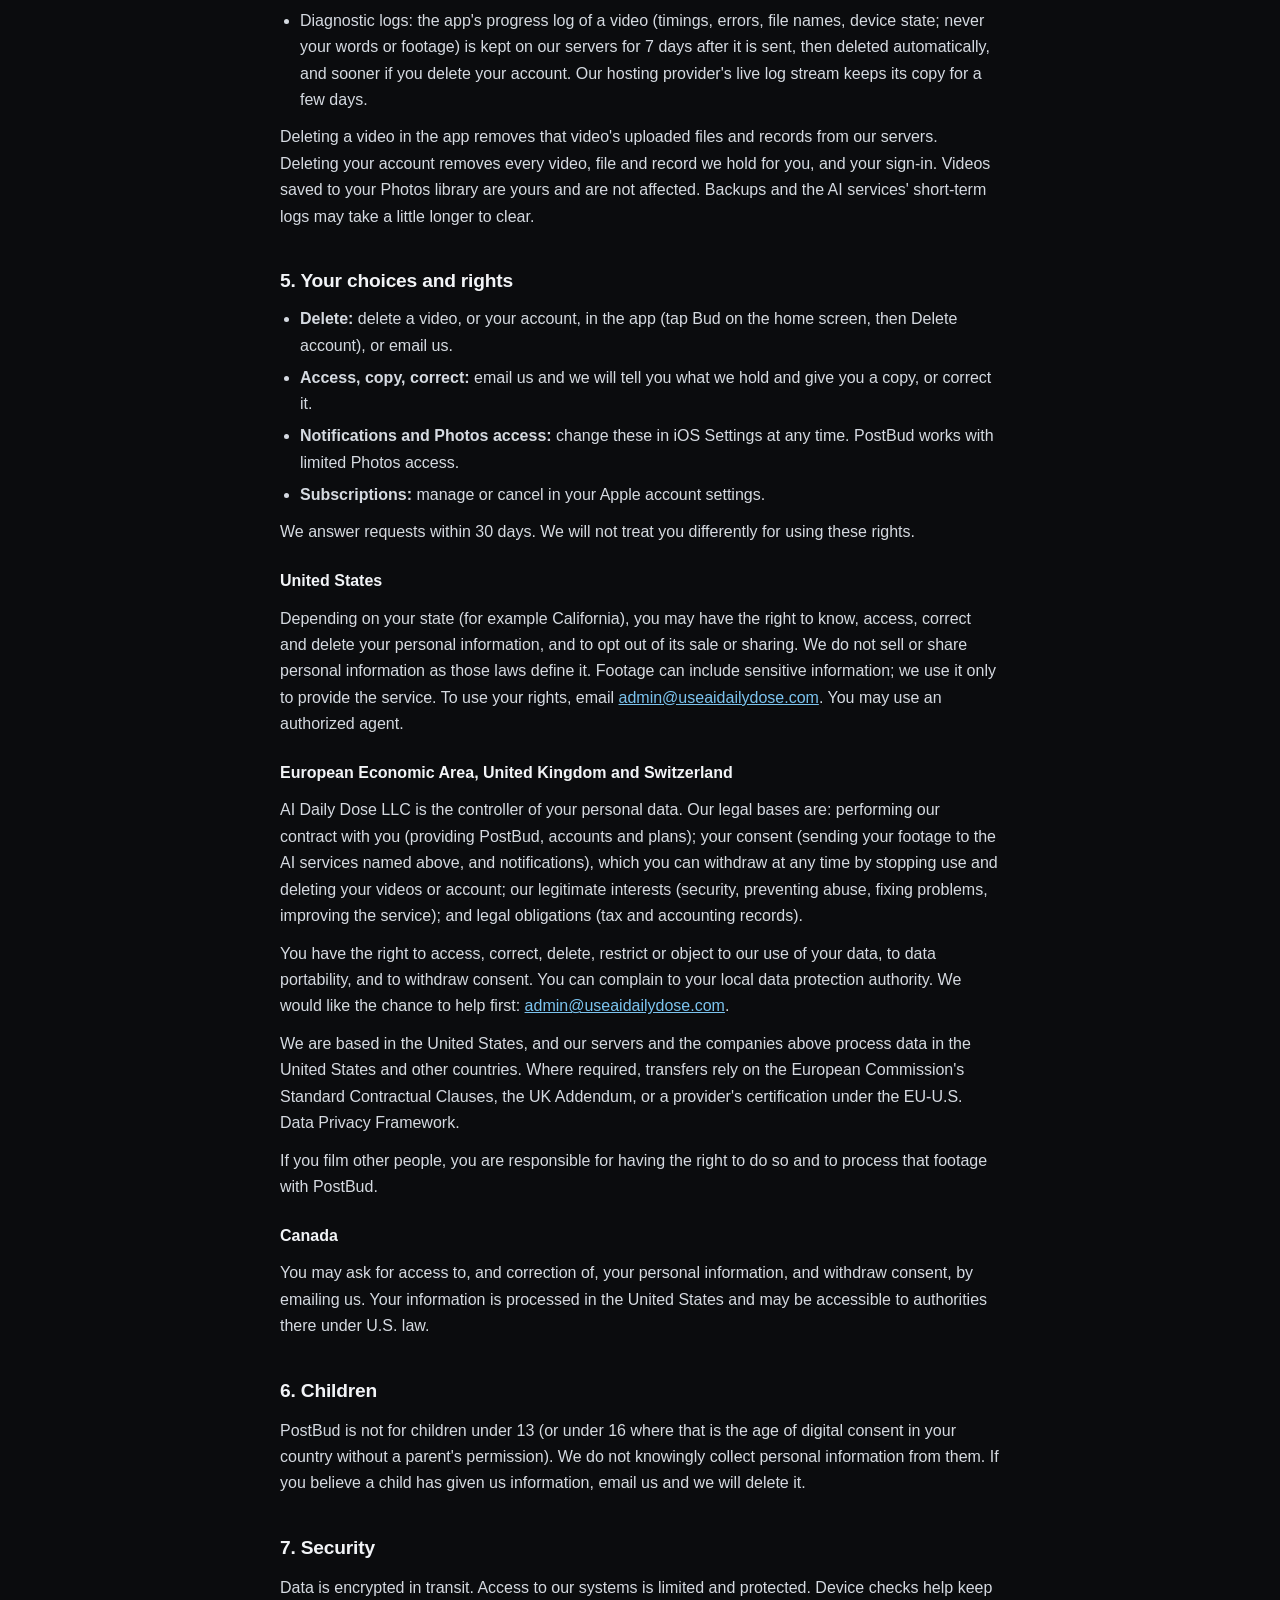
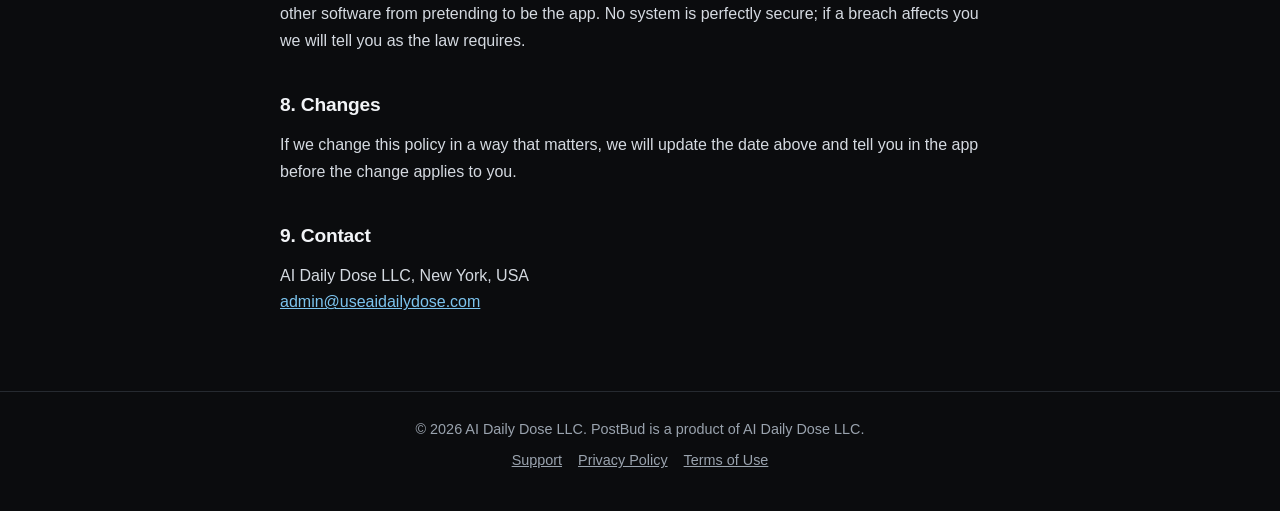
==== commit 38756a25: "Optimize images, add canonical/OG tags, fix Bud alt text - Add icon-small.png (64x64, 4KB) for inlin" ====
--- a/privacy.html
+++ b/privacy.html
@@ -5,12 +5,17 @@
 <meta name="viewport" content="width=device-width, initial-scale=1.0">
 <title>Privacy Policy | PostBud</title>
 <meta name="description" content="What PostBud collects, who processes it, how long it is kept, and your choices.">
+<meta property="og:title" content="Privacy Policy | PostBud">
+<meta property="og:description" content="What PostBud collects, who processes it, how long it is kept, and your choices.">
+<meta property="og:url" content="https://postbud.app/privacy.html">
+<meta property="og:image" content="https://postbud.app/icon.png">
+<link rel="canonical" href="https://postbud.app/privacy.html">
 <link rel="icon" type="image/png" href="icon.png">
 <link rel="stylesheet" href="style.css">
 </head>
 <body>
 <header class="header">
-  <a class="brand" href="/"><img src="icon.png" alt="">PostBud</a>
+  <a class="brand" href="/"><img src="icon-small.png" alt="">PostBud</a>
   <nav class="nav"><a href="support.html">Support</a><a href="privacy.html">Privacy</a><a href="terms.html">Terms</a></nav>
 </header>
 <main class="content">
@@ -28,8 +33,10 @@
 </ul></div>
 
 <h2>1. What we collect</h2>
+<div class="table-wrap">
 <table>
-<tr><th>What</th><th>Details</th><th>Why</th></tr>
+<thead><tr><th>What</th><th>Details</th><th>Why</th></tr></thead>
+<tbody>
 <tr><td>Account</td><td>The identifier Apple gives us when you use Sign in with Apple and, if you choose to share them, your name and email address (Apple lets you hide your real email behind a relay address). We never receive your Apple ID password.</td><td>To give you an account and keep your videos yours.</td></tr>
 <tr><td>Footage you pick</td><td>For each clip you pick: a low-resolution, low-frame-rate preview video made on your device; the clip's audio; one still image; technical facts (length, size, frame rate, orientation, capture time, whether it has sound); loudness and silence measurements; and the identifier your Photos library uses for the clip, so the app can find the original again on your device. Footage can contain faces, voices and whatever else you filmed, including other people.</td><td>To transcribe what is said, choose the cut, write captions, and tell your device how to build the final video.</td></tr>
 <tr><td>Voiceover</td><td>If you record a voiceover, the recording.</td><td>To caption it and mix it into your video.</td></tr>
@@ -39,21 +46,27 @@
 <tr><td>Notifications</td><td>Push notification and Live Activity tokens, if you allow notifications.</td><td>To tell you when your cut is ready.</td></tr>
 <tr><td>Diagnostics</td><td>App version and build, device model, iOS version, and logs of what happened while preparing, uploading and building a video (timings, errors, file names, sizes).</td><td>To fix problems and keep the service working.</td></tr>
 <tr><td>Support</td><td>What you send us by email.</td><td>To answer you.</td></tr>
+</tbody>
 </table>
+</div>
 <p>The finished video is built <strong>on your device</strong> from the originals in your Photos library and saved to Photos. We do not receive the finished video.</p>
 <p>We do not collect your contacts, precise location, advertising identifier, or browsing activity. Clips may carry a capture time; PostBud does not read or upload a clip's location.</p>
 
 <h2>2. AI services and other companies that process data for us</h2>
 <p>PostBud's cut is made with the help of third-party AI services. Before your first upload the app tells you this and asks for your agreement. These companies process data on our behalf, under their terms for business customers, to provide the service to you:</p>
+<div class="table-wrap">
 <table>
-<tr><th>Company</th><th>What they receive</th><th>Purpose</th></tr>
+<thead><tr><th>Company</th><th>What they receive</th><th>Purpose</th></tr></thead>
+<tbody>
 <tr><td>Google (Vertex AI and Cloud Storage)</td><td>The low-resolution preview video with its audio, which your device uploads straight to Google Cloud Storage; transcripts; the audio of your clips</td><td>Storing the preview while the cut is made; understanding the footage and choosing the cut; checking the captions against what was said</td></tr>
 <tr><td>ElevenLabs (speech to text)</td><td>Clip audio and voiceover audio</td><td>Transcribing speech for captions and editing</td></tr>
 <tr><td>Cloudflare (R2 storage)</td><td>The uploaded audio, stills, voiceovers and records</td><td>File storage</td></tr>
 <tr><td>Fly.io</td><td>Everything our servers handle</td><td>Hosting our servers</td></tr>
 <tr><td>Neon (database)</td><td>Account, job and billing records</td><td>Database hosting</td></tr>
 <tr><td>Apple</td><td>Sign in, purchases, notifications, device checks</td><td>Platform services</td></tr>
+</tbody>
 </table>
+</div>
 <p>We use these companies' services for businesses, not their consumer products, and we send them only what the task needs. Each company handles data under its own terms and privacy policy. We do not give your content to anyone for advertising.</p>
 <p>We may also disclose information if the law requires it, to protect people's safety or our rights, or as part of a merger or sale of the business, in which case this policy continues to apply to your data.</p>
 
--- a/style.css
+++ b/style.css
@@ -18,6 +18,8 @@
 .updated { color: var(--muted); font-size: .92rem; }
 .card { background: var(--surface); border: 1px solid var(--line); border-radius: 12px; padding: 1rem 1.15rem; margin: 1rem 0; }
 table { width: 100%; border-collapse: collapse; margin: .8rem 0; font-size: .95rem; }
+.table-wrap { overflow-x: auto; -webkit-overflow-scrolling: touch; margin: .8rem 0; }
+.table-wrap table { margin: 0; min-width: 580px; }
 th, td { text-align: left; vertical-align: top; padding: .6rem .5rem; border-bottom: 1px solid var(--line); color: #D5DAE1; }
 th { color: var(--muted); font-weight: 600; }
 .hero { text-align: center; padding: 3.5rem 0 1rem; }
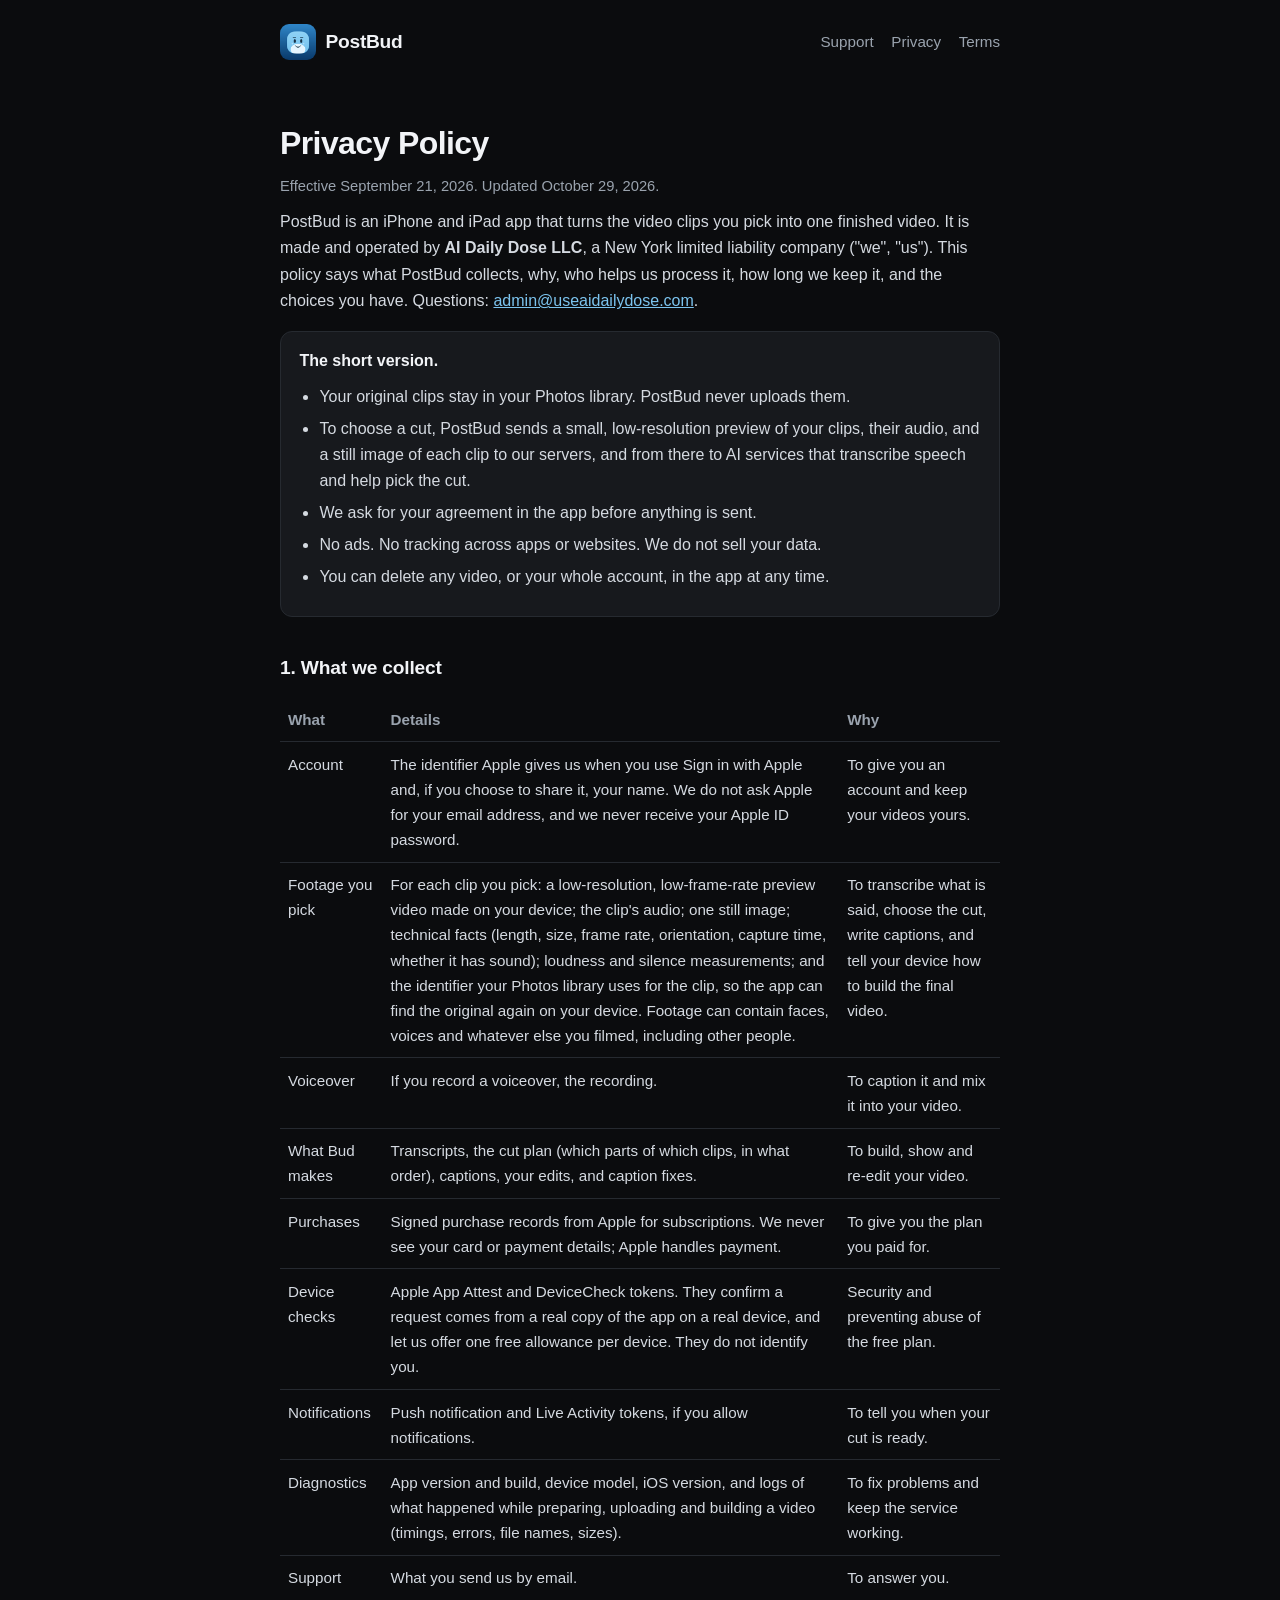
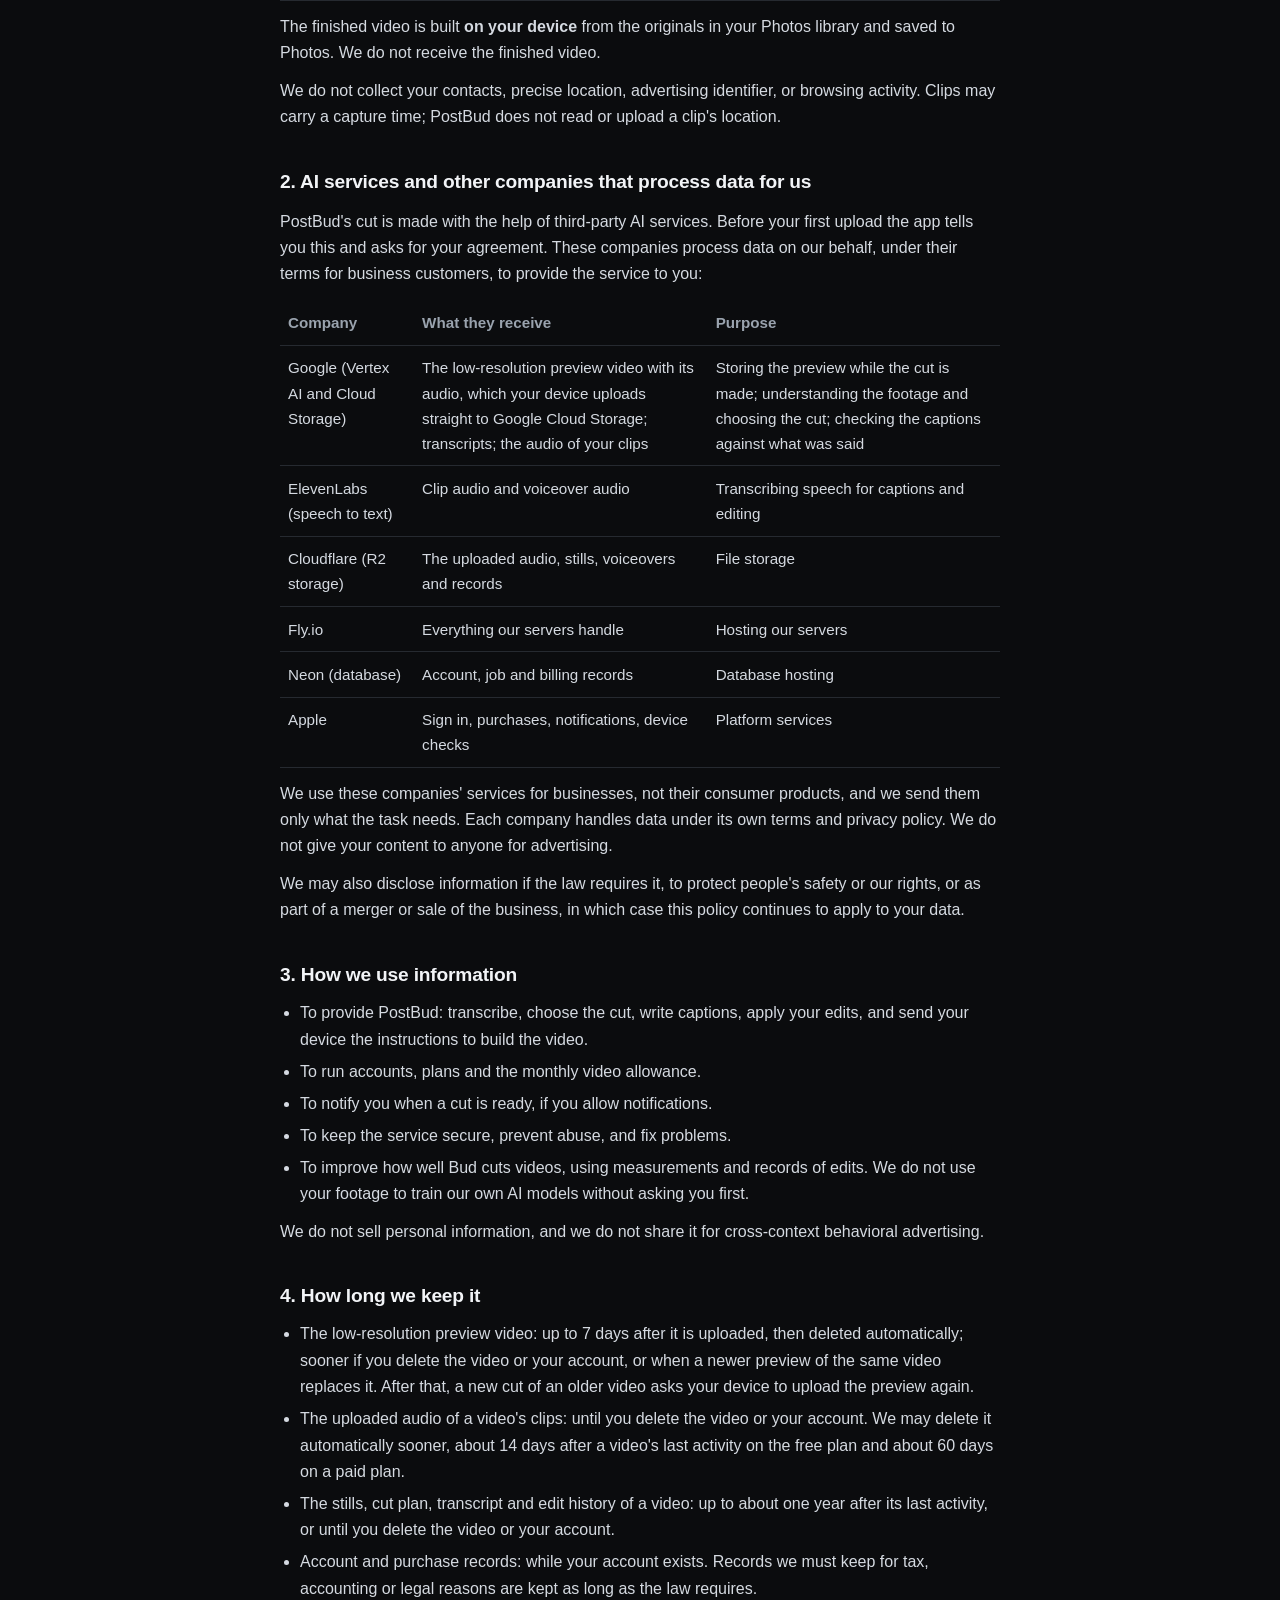
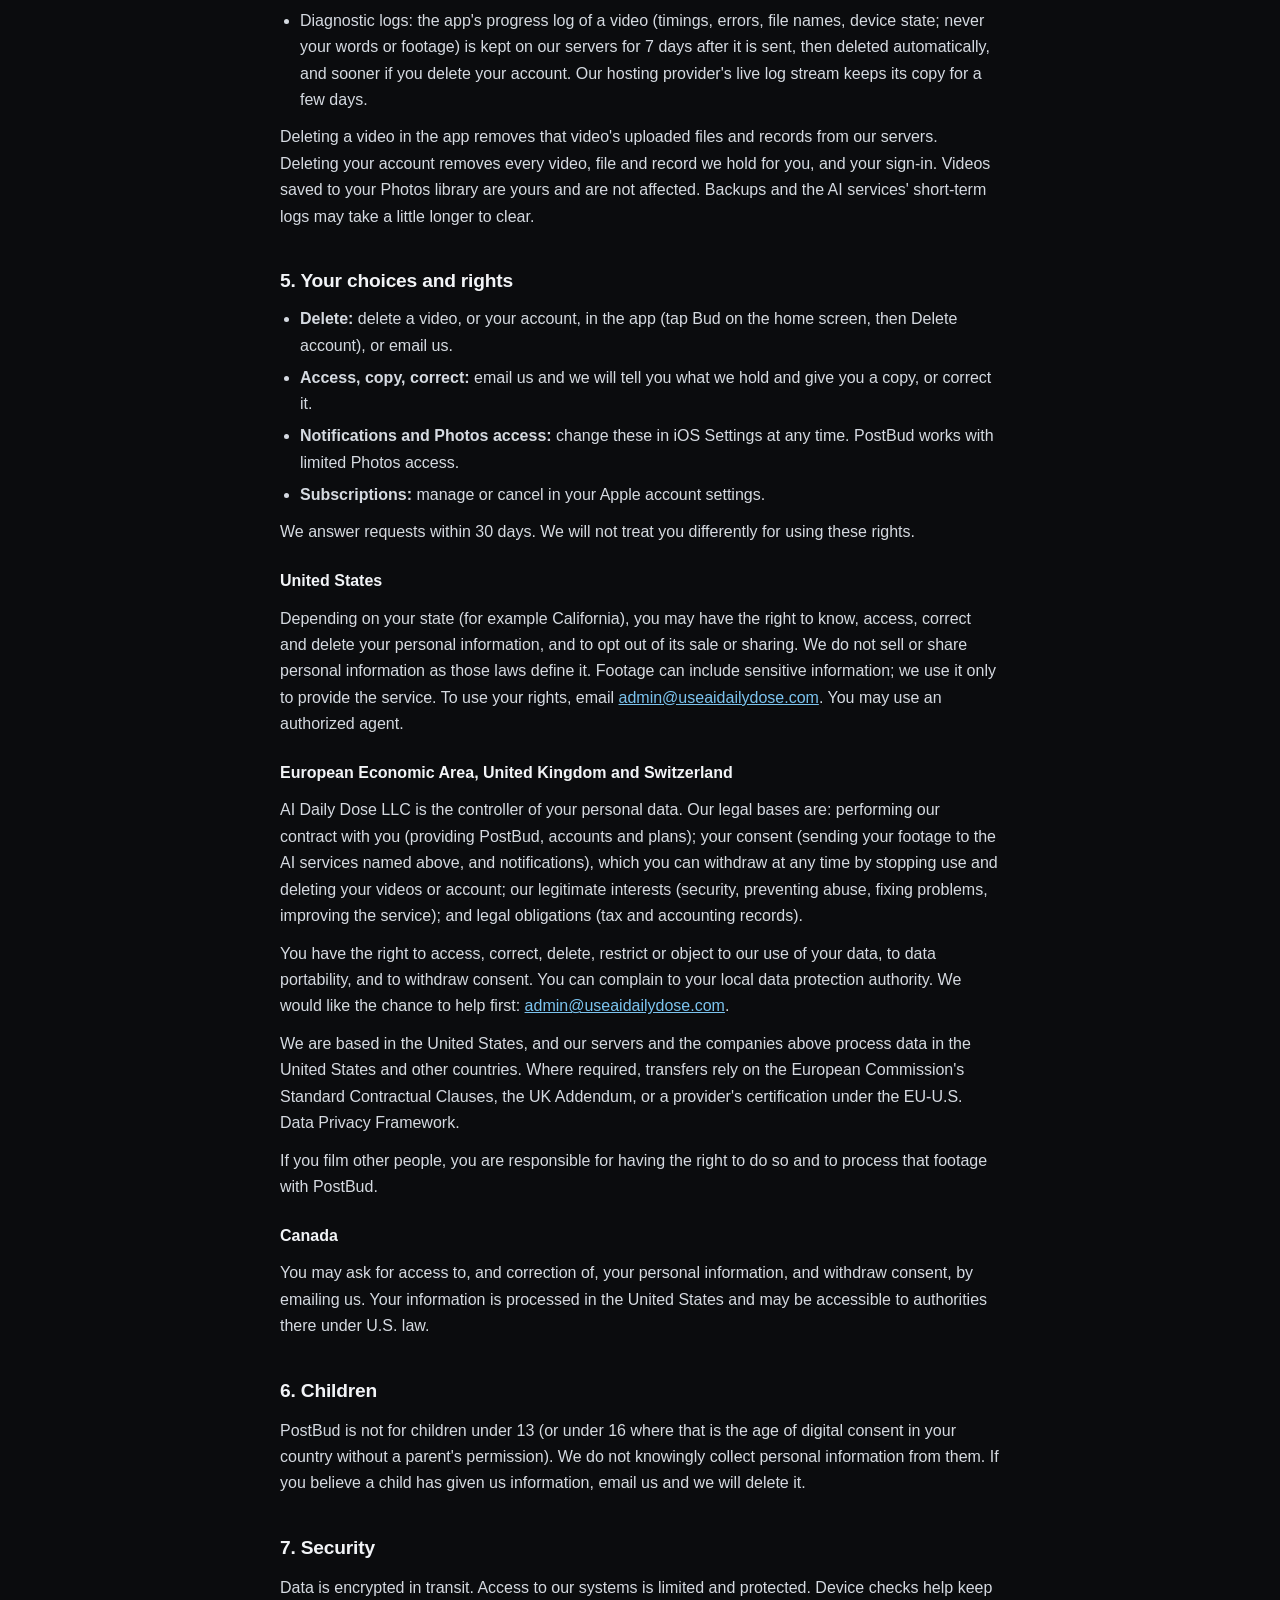
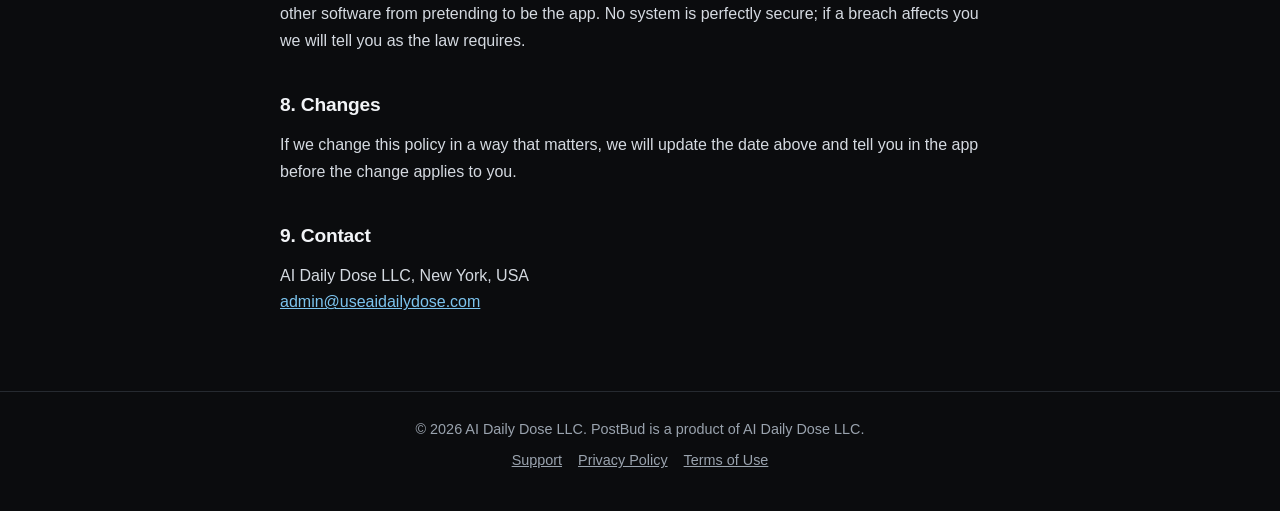
==== commit 6e571a1e: "Privacy: we do not ask Apple for an email address The app requests only the name scope; the server h" ====
--- a/privacy.html
+++ b/privacy.html
@@ -9,6 +9,8 @@
 <meta property="og:description" content="What PostBud collects, who processes it, how long it is kept, and your choices.">
 <meta property="og:url" content="https://postbud.app/privacy.html">
 <meta property="og:image" content="https://postbud.app/icon.png">
+<meta name="twitter:card" content="summary">
+<meta name="theme-color" content="#101216">
 <link rel="canonical" href="https://postbud.app/privacy.html">
 <link rel="icon" type="image/png" href="icon.png">
 <link rel="stylesheet" href="style.css">
@@ -20,7 +22,7 @@
 </header>
 <main class="content">
 <h1>Privacy Policy</h1>
-<p class="updated">Effective September 21, 2026. Updated October 12, 2026.</p>
+<p class="updated">Effective September 21, 2026. Updated October 29, 2026.</p>
 <p>PostBud is an iPhone and iPad app that turns the video clips you pick into one finished video. It is made and operated by <strong>AI Daily Dose LLC</strong>, a New York limited liability company ("we", "us"). This policy says what PostBud collects, why, who helps us process it, how long we keep it, and the choices you have. Questions: <a href="mailto:admin@useaidailydose.com">admin@useaidailydose.com</a>.</p>
 
 <div class="card"><strong>The short version.</strong>
@@ -37,7 +39,7 @@
 <table>
 <thead><tr><th>What</th><th>Details</th><th>Why</th></tr></thead>
 <tbody>
-<tr><td>Account</td><td>The identifier Apple gives us when you use Sign in with Apple and, if you choose to share them, your name and email address (Apple lets you hide your real email behind a relay address). We never receive your Apple ID password.</td><td>To give you an account and keep your videos yours.</td></tr>
+<tr><td>Account</td><td>The identifier Apple gives us when you use Sign in with Apple and, if you choose to share it, your name. We do not ask Apple for your email address, and we never receive your Apple ID password.</td><td>To give you an account and keep your videos yours.</td></tr>
 <tr><td>Footage you pick</td><td>For each clip you pick: a low-resolution, low-frame-rate preview video made on your device; the clip's audio; one still image; technical facts (length, size, frame rate, orientation, capture time, whether it has sound); loudness and silence measurements; and the identifier your Photos library uses for the clip, so the app can find the original again on your device. Footage can contain faces, voices and whatever else you filmed, including other people.</td><td>To transcribe what is said, choose the cut, write captions, and tell your device how to build the final video.</td></tr>
 <tr><td>Voiceover</td><td>If you record a voiceover, the recording.</td><td>To caption it and mix it into your video.</td></tr>
 <tr><td>What Bud makes</td><td>Transcripts, the cut plan (which parts of which clips, in what order), captions, your edits, and caption fixes.</td><td>To build, show and re-edit your video.</td></tr>
--- a/style.css
+++ b/style.css
@@ -22,11 +22,5 @@
 .table-wrap table { margin: 0; min-width: 580px; }
 th, td { text-align: left; vertical-align: top; padding: .6rem .5rem; border-bottom: 1px solid var(--line); color: #D5DAE1; }
 th { color: var(--muted); font-weight: 600; }
-.hero { text-align: center; padding: 3.5rem 0 1rem; }
-.hero img { width: 112px; height: 112px; border-radius: 26px; }
-.hero h1 { font-size: 2.4rem; margin-top: 1.4rem; }
-.hero p { color: var(--muted); font-size: 1.1rem; max-width: 34rem; margin: .8rem auto; }
-.pill { display: inline-block; margin-top: 1.2rem; padding: .7rem 1.4rem; border-radius: 999px; background: var(--accent); color: #0B0C0E; font-weight: 700; text-decoration: none; }
-.three { display: grid; grid-template-columns: repeat(auto-fit, minmax(200px, 1fr)); gap: .9rem; margin-top: 2.5rem; }
 .footer { border-top: 1px solid var(--line); color: var(--muted); font-size: .9rem; text-align: center; padding: 1.6rem 1.25rem 2.4rem; }
 .footer a { color: var(--muted); margin: 0 .5rem; }
